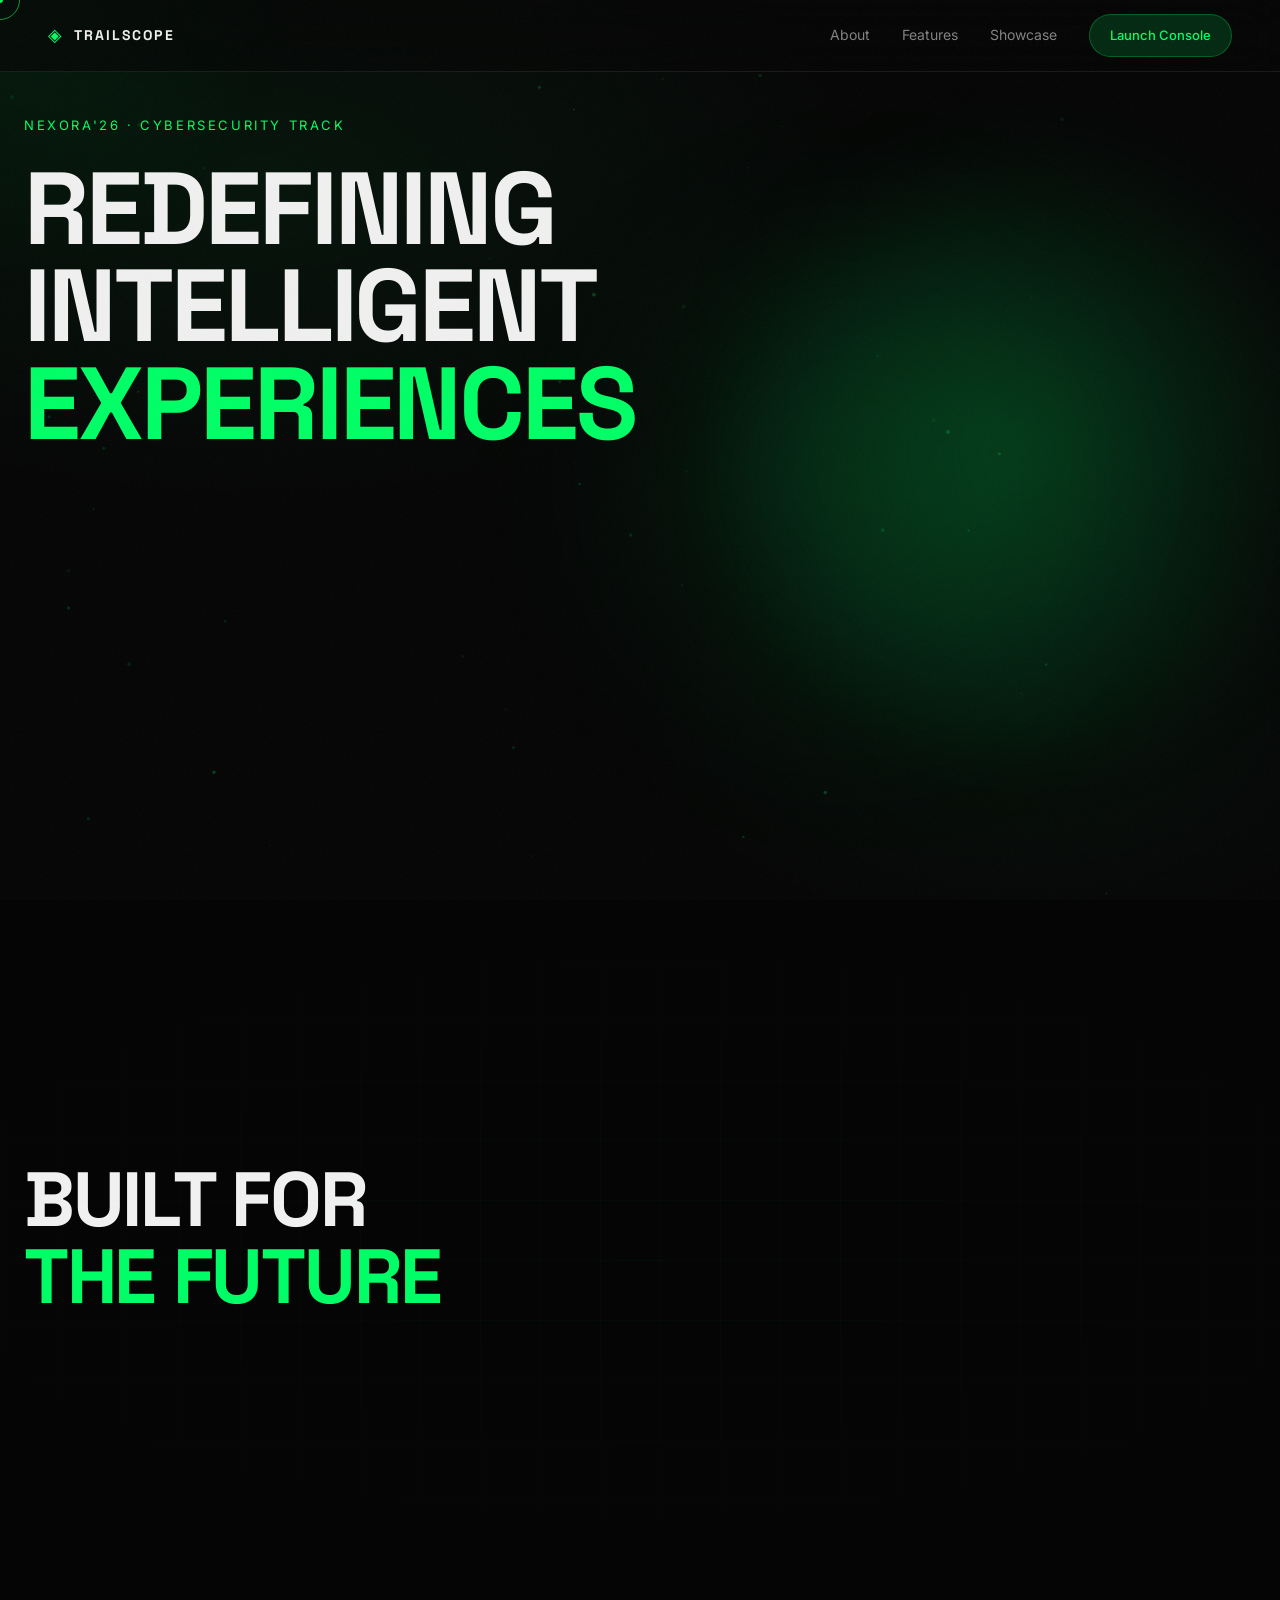
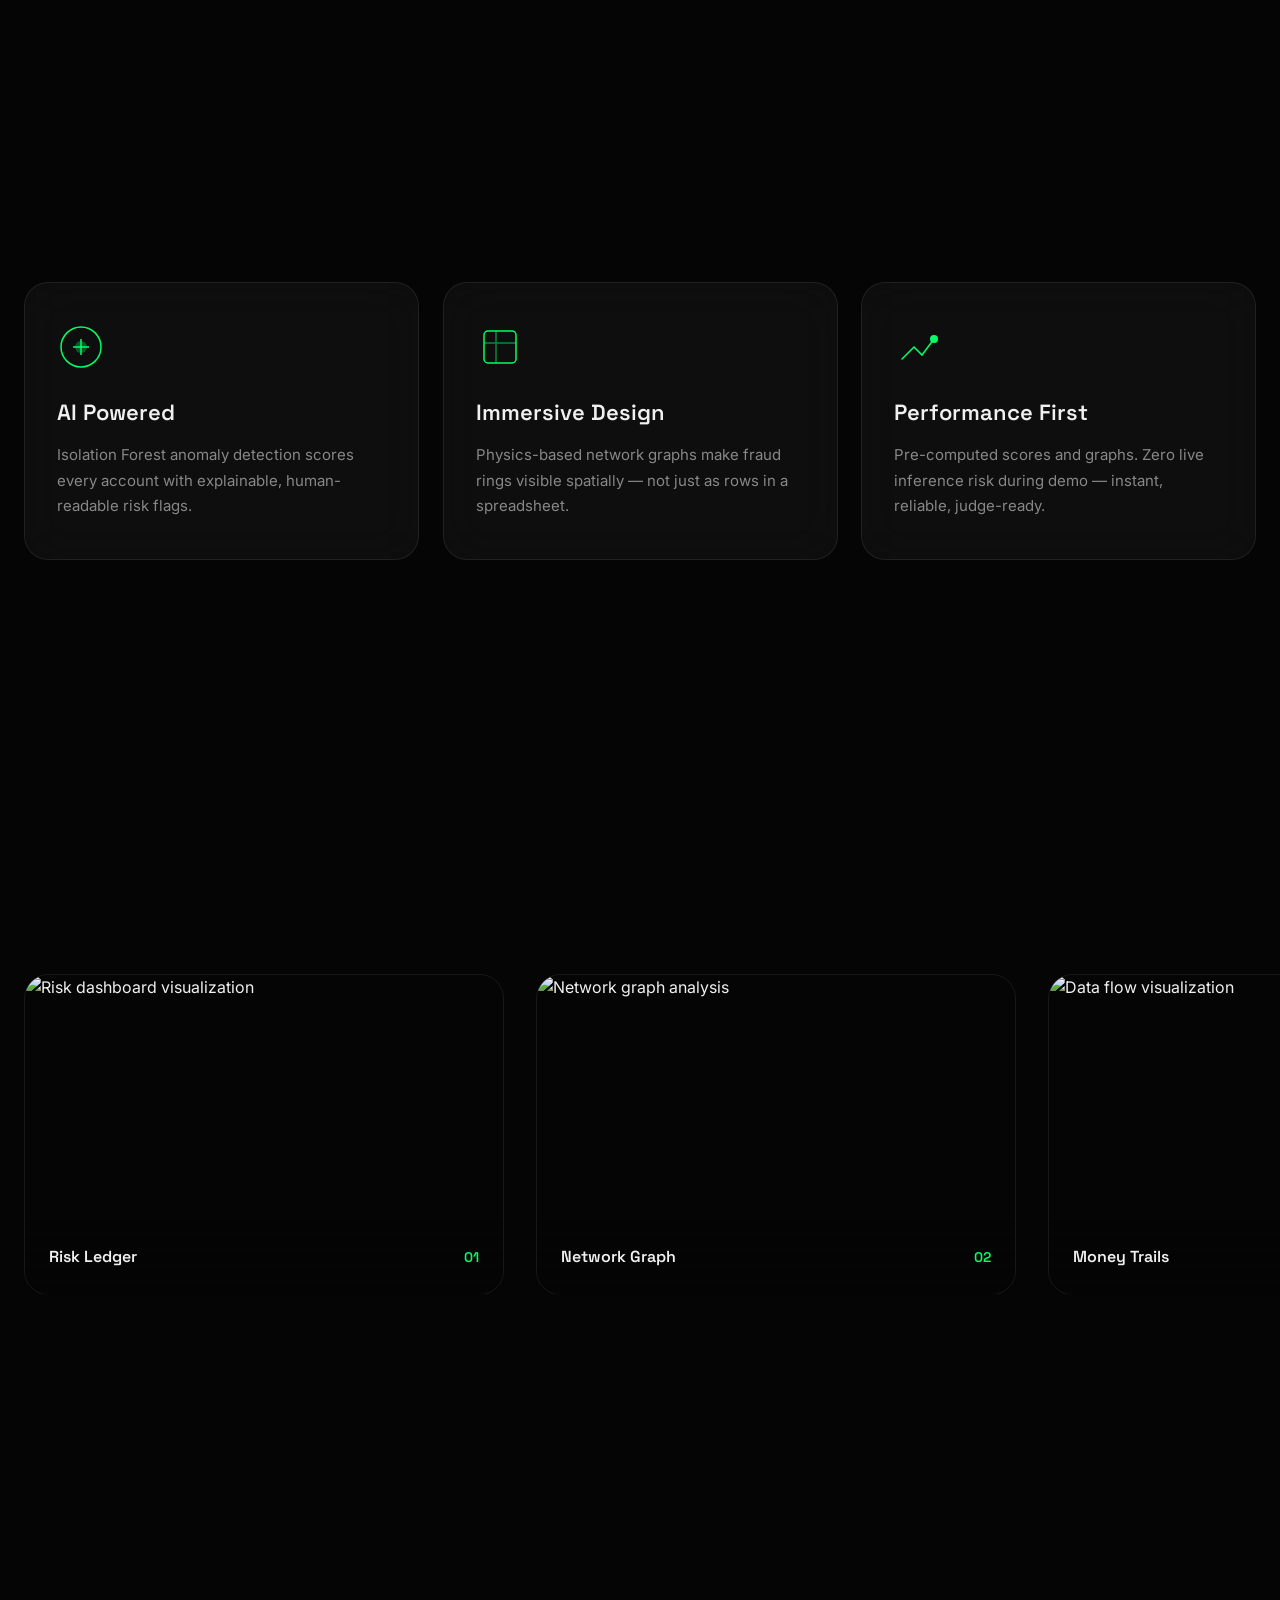
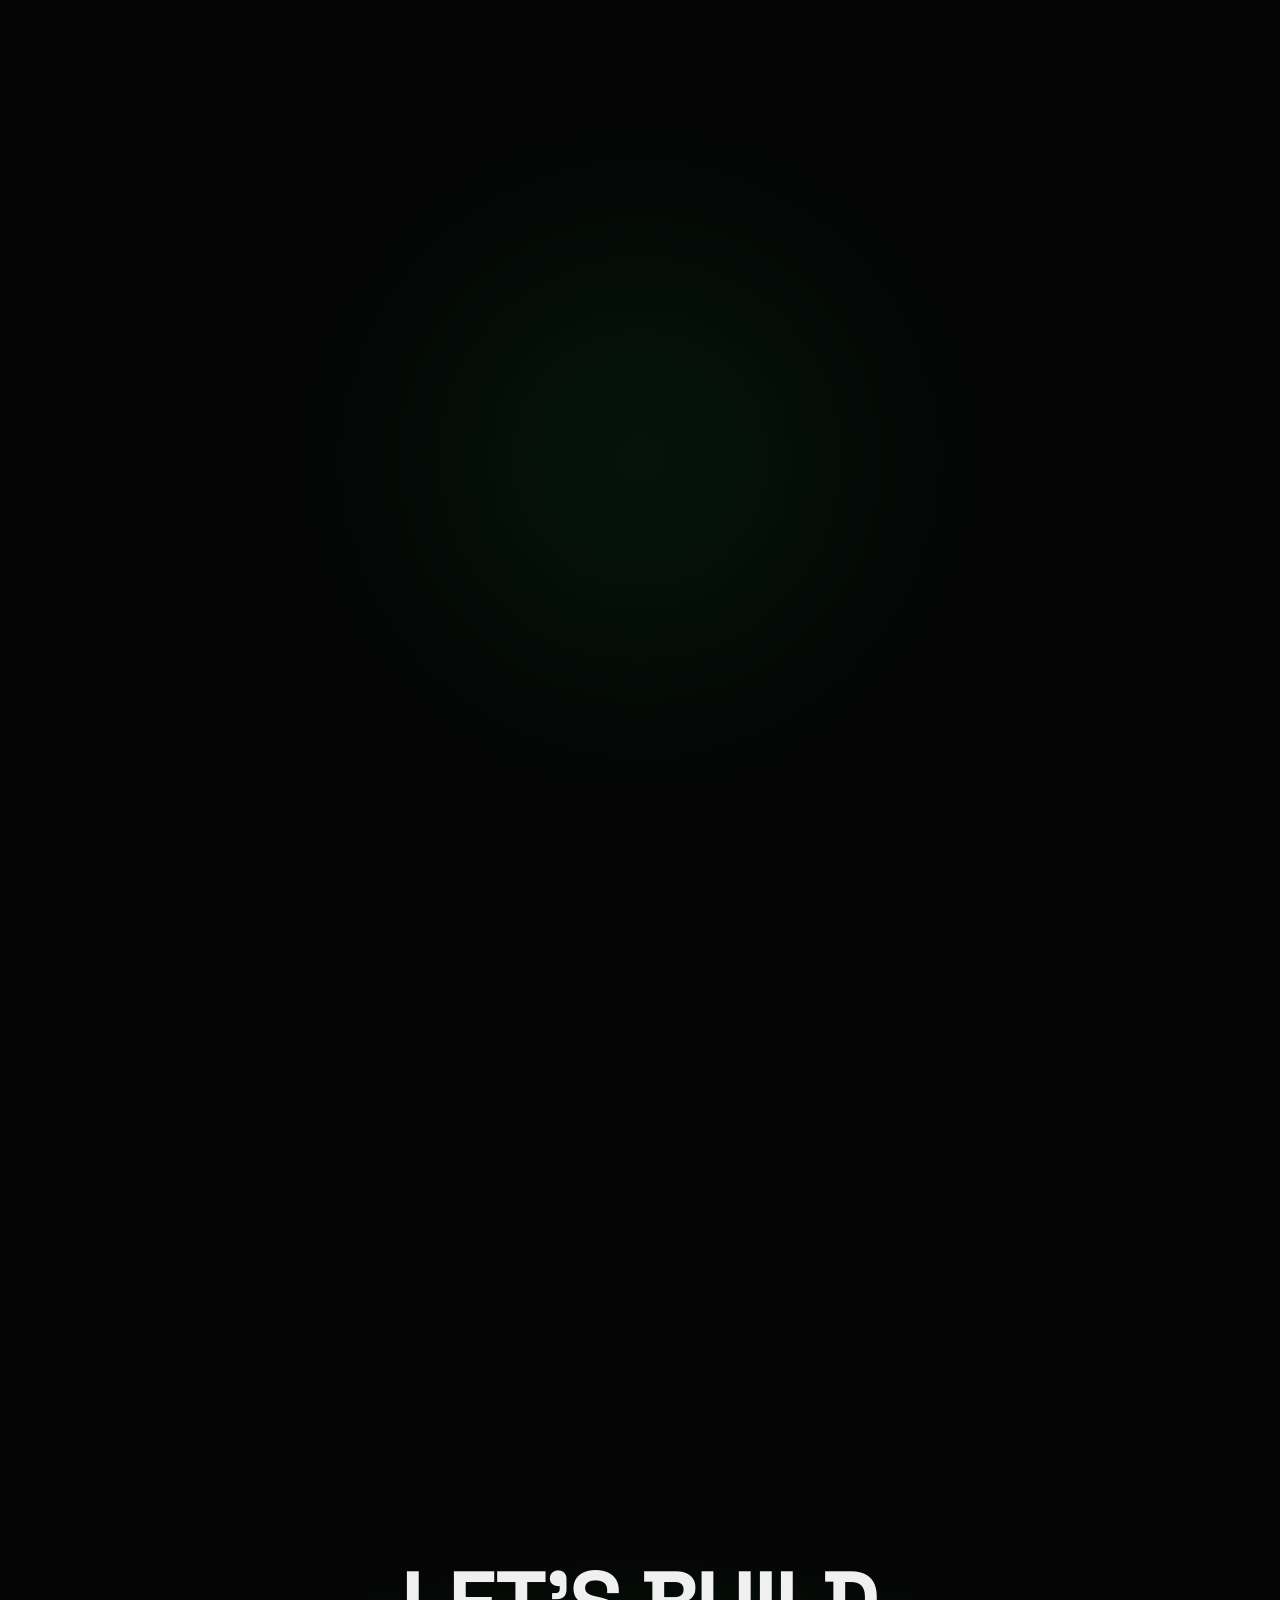
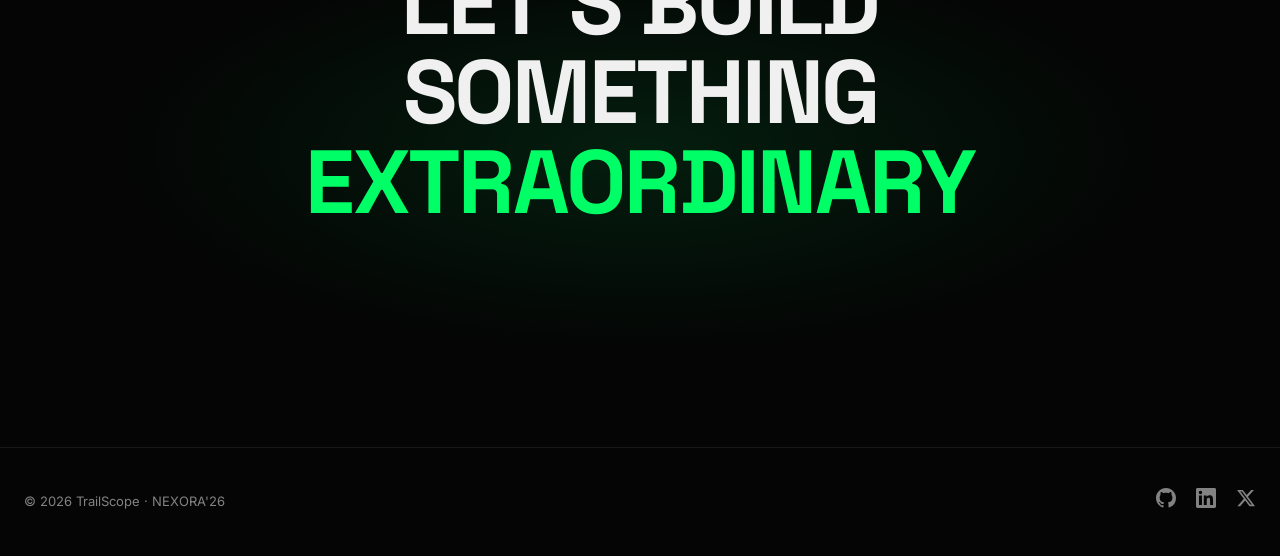
==== frontend/index.html @ 20308f69 "Yayyyy" ====
<!DOCTYPE html>
<html lang="en">
<head>
  <meta charset="UTF-8" />
  <meta name="viewport" content="width=device-width, initial-scale=1.0" />
  <meta name="description" content="TrailScope — AI-powered financial crime investigation and money trail visualization." />
  <title>TrailScope — Intelligent Investigation</title>
  <link rel="preconnect" href="https://fonts.googleapis.com" />
  <link rel="preconnect" href="https://fonts.gstatic.com" crossorigin />
  <link href="https://fonts.googleapis.com/css2?family=Inter:wght@300;400;500;600;700;800;900&family=Space+Grotesk:wght@400;500;600;700&display=swap" rel="stylesheet" />
  <link rel="stylesheet" href="css/main.css" />
  <link rel="stylesheet" href="css/animations.css" />
</head>

<body>
  <!-- Loading Screen -->
  <div class="loader" id="loader" aria-hidden="true">
    <div class="loader-ring">
      <div class="loader-ring-inner"></div>
    </div>
    <span class="loader-text">TRAILSCOPE</span>
  </div>

  <!-- Custom Cursor -->
  <div class="cursor" id="cursor" aria-hidden="true">
    <div class="cursor-dot"></div>
    <div class="cursor-ring"></div>
  </div>

  <!-- Scroll Progress -->
  <div class="scroll-progress" id="scrollProgress" aria-hidden="true"></div>

  <!-- Noise Overlay -->
  <div class="noise-overlay" aria-hidden="true"></div>

  <!-- Spotlight -->
  <div class="spotlight" id="spotlight" aria-hidden="true"></div>

  <!-- Ambient Particles -->
  <canvas class="particles-canvas" id="particlesCanvas" aria-hidden="true"></canvas>

  <!-- Navigation -->
  <nav class="nav" id="nav">
    <a href="#" class="nav-logo magnetic" data-cursor="hover">
      <span class="nav-logo-mark">◈</span>
      TRAILSCOPE
    </a>
    <div class="nav-links">
      <a href="#about" class="nav-link magnetic" data-cursor="hover">About</a>
      <a href="#features" class="nav-link magnetic" data-cursor="hover">Features</a>
      <a href="#showcase" class="nav-link magnetic" data-cursor="hover">Showcase</a>
      <a href="#cta" class="btn btn-nav magnetic" data-cursor="hover">Launch Console</a>
    </div>
  </nav>

  <main id="main">
    <!-- HERO -->
    <section class="hero section" id="hero" data-parallax>
      <div class="hero-glow" aria-hidden="true"></div>
      <div class="container hero-grid">
        <div class="hero-content">
          <p class="hero-eyebrow reveal-text">NEXORA'26 · Cybersecurity Track</p>
          <h1 class="hero-title">
            <span class="line-mask"><span class="line reveal-text">REDEFINING</span></span>
            <span class="line-mask"><span class="line reveal-text">INTELLIGENT</span></span>
            <span class="line-mask"><span class="line reveal-text accent">EXPERIENCES</span></span>
          </h1>
          <p class="hero-sub reveal-up">
            Designing immersive AI-powered digital products for the next generation of financial crime investigation.
          </p>
          <div class="hero-cta reveal-up">
            <a href="#features" class="btn btn-primary magnetic" data-cursor="hover">Explore</a>
            <a href="#showcase" class="btn btn-secondary magnetic" data-cursor="hover">View Work</a>
          </div>
        </div>
        <div class="hero-visual" data-parallax-depth="0.04">
          <div class="spline-glow" aria-hidden="true"></div>
          <spline-viewer
            url="https://prod.spline.design/9NWZLuZgVfgkvv4b/scene.splinecode">
          </spline-viewer>
        </div>
      </div>
      <div class="hero-scroll-hint reveal-up">
        <span>Scroll to explore</span>
        <div class="scroll-line"></div>
      </div>
    </section>

    <!-- ABOUT -->
    <section class="about section" id="about">
      <div class="about-grid-bg" aria-hidden="true"></div>
      <div class="container about-grid">
        <div class="about-heading">
          <h2 class="display-title">
            <span class="line-mask"><span class="line reveal-text">BUILT FOR</span></span>
            <span class="line-mask"><span class="line reveal-text accent">THE FUTURE</span></span>
          </h2>
        </div>
        <div class="about-card glass-card reveal-up" data-tilt>
          <span class="about-card-label">01 — Mission</span>
          <p>
            TrailScope transforms raw transaction data into living network graphs. Investigators don't read rows — they <em>see</em> fraud rings form in real time, with AI scoring every account and explaining every flag in plain language.
          </p>
          <p>
            Built for the 2am shift: dark, focused, data-dense — and unmistakably premium.
          </p>
          <div class="about-stats">
            <div class="about-stat">
              <span class="about-stat-num">6hr</span>
              <span class="about-stat-label">Hackathon build</span>
            </div>
            <div class="about-stat">
              <span class="about-stat-num">AI</span>
              <span class="about-stat-label">Anomaly detection</span>
            </div>
          </div>
        </div>
      </div>
    </section>

    <!-- FEATURES -->
    <section class="features section" id="features">
      <div class="container">
        <div class="section-header reveal-up">
          <span class="section-tag">Capabilities</span>
          <h2 class="section-title">Engineered for impact</h2>
        </div>
        <div class="features-grid">
          <article class="feature-card glass-card" data-tilt data-cursor="hover">
            <div class="feature-icon">
              <svg viewBox="0 0 48 48" fill="none" aria-hidden="true">
                <circle cx="24" cy="24" r="20" stroke="currentColor" stroke-width="1.5"/>
                <path d="M16 24h16M24 16v16" stroke="currentColor" stroke-width="1.5"/>
                <circle cx="24" cy="24" r="6" fill="currentColor" opacity="0.3"/>
              </svg>
            </div>
            <h3>AI Powered</h3>
            <p>Isolation Forest anomaly detection scores every account with explainable, human-readable risk flags.</p>
          </article>
          <article class="feature-card glass-card" data-tilt data-cursor="hover">
            <div class="feature-icon">
              <svg viewBox="0 0 48 48" fill="none" aria-hidden="true">
                <rect x="8" y="8" width="32" height="32" rx="4" stroke="currentColor" stroke-width="1.5"/>
                <path d="M8 20h32M20 8v32" stroke="currentColor" stroke-width="1.5" opacity="0.5"/>
              </svg>
            </div>
            <h3>Immersive Design</h3>
            <p>Physics-based network graphs make fraud rings visible spatially — not just as rows in a spreadsheet.</p>
          </article>
          <article class="feature-card glass-card" data-tilt data-cursor="hover">
            <div class="feature-icon">
              <svg viewBox="0 0 48 48" fill="none" aria-hidden="true">
                <path d="M8 36L20 24L28 32L40 16" stroke="currentColor" stroke-width="1.5" stroke-linecap="round"/>
                <circle cx="40" cy="16" r="4" fill="currentColor"/>
              </svg>
            </div>
            <h3>Performance First</h3>
            <p>Pre-computed scores and graphs. Zero live inference risk during demo — instant, reliable, judge-ready.</p>
          </article>
        </div>
      </div>
    </section>

    <!-- SHOWCASE -->
    <section class="showcase section" id="showcase">
      <div class="container">
        <div class="section-header reveal-up">
          <span class="section-tag">Showcase</span>
          <h2 class="section-title">Selected work</h2>
        </div>
      </div>
      <div class="showcase-pin">
        <div class="showcase-track" id="showcaseTrack">
          <article class="showcase-card">
            <div class="showcase-card-image">
              <img src="https://images.unsplash.com/photo-1551288049-bebda4e38f71?w=800&q=80" alt="Risk dashboard visualization" loading="lazy" width="600" height="400" />
            </div>
            <div class="showcase-card-label">
              <span>Risk Ledger</span>
              <span class="showcase-card-num">01</span>
            </div>
          </article>
          <article class="showcase-card">
            <div class="showcase-card-image">
              <img src="https://images.unsplash.com/photo-1639322537228-f710d846310a?w=800&q=80" alt="Network graph analysis" loading="lazy" width="600" height="400" />
            </div>
            <div class="showcase-card-label">
              <span>Network Graph</span>
              <span class="showcase-card-num">02</span>
            </div>
          </article>
          <article class="showcase-card">
            <div class="showcase-card-image">
              <img src="https://images.unsplash.com/photo-1451187580459-43490279c0fa?w=800&q=80" alt="Data flow visualization" loading="lazy" width="600" height="400" />
            </div>
            <div class="showcase-card-label">
              <span>Money Trails</span>
              <span class="showcase-card-num">03</span>
            </div>
          </article>
          <article class="showcase-card">
            <div class="showcase-card-image">
              <img src="https://images.unsplash.com/photo-1563986768609-322da13575f3?w=800&q=80" alt="Investigation console" loading="lazy" width="600" height="400" />
            </div>
            <div class="showcase-card-label">
              <span>Investigation Console</span>
              <span class="showcase-card-num">04</span>
            </div>
          </article>
        </div>
      </div>
    </section>

    <!-- METRICS -->
    <section class="metrics section" id="metrics">
      <div class="container metrics-grid">
        <div class="metric-item reveal-up">
          <span class="metric-number" data-count="10" data-suffix="M+">0</span>
          <span class="metric-label">Interactions</span>
        </div>
        <div class="metric-item reveal-up">
          <span class="metric-number" data-count="99.9" data-suffix="%" data-decimals="1">0</span>
          <span class="metric-label">Performance</span>
        </div>
        <div class="metric-item reveal-up">
          <span class="metric-number" data-count="150" data-suffix="+">0</span>
          <span class="metric-label">Projects</span>
        </div>
      </div>
    </section>

    <!-- SPLINE EXPERIENCE -->
    <section class="spline-section section" id="experience">
      <div class="spline-section-glow" aria-hidden="true"></div>
      <div class="container spline-section-grid">
        <div class="spline-section-content">
          <span class="section-tag reveal-up">Experience</span>
          <h2 class="section-title reveal-up">See the network<br /><span class="accent">come alive</span></h2>
          <p class="spline-section-desc reveal-up">
            Scroll to interact with the 3D visualization. Every rotation reveals another layer of the investigation story.
          </p>
          <ul class="spline-features reveal-up">
            <li><span class="dot"></span>Real-time graph physics</li>
            <li><span class="dot"></span>Risk-scaled node sizing</li>
            <li><span class="dot"></span>Explainable AI flags</li>
          </ul>
        </div>
        <div class="spline-section-visual">
          <canvas id="scrollSpline" class="spline-canvas"></canvas>
        </div>
      </div>
    </section>

    <!-- TESTIMONIALS -->
    <section class="testimonials section" id="testimonials">
      <div class="container">
        <div class="section-header reveal-up">
          <span class="section-tag">Testimonials</span>
          <h2 class="section-title">Trusted by investigators</h2>
        </div>
        <div class="testimonials-grid">
          <blockquote class="testimonial-card glass-card reveal-up" data-tilt>
            <p>"TrailScope turned a 3-hour manual trace into a 30-second visual. The fraud ring was obvious before we read a single transaction."</p>
            <footer>
              <span class="testimonial-author">Sarah Chen</span>
              <span class="testimonial-role">Financial Crimes Unit</span>
            </footer>
          </blockquote>
          <blockquote class="testimonial-card glass-card reveal-up" data-tilt>
            <p>"The explainability layer is what sold us. Every flag comes with a reason an investigator can act on immediately."</p>
            <footer>
              <span class="testimonial-author">Marcus Webb</span>
              <span class="testimonial-role">Compliance Director</span>
            </footer>
          </blockquote>
          <blockquote class="testimonial-card glass-card reveal-up" data-tilt>
            <p>"Finally, a tool that shows the shape of the crime — not just a table of suspicious rows."</p>
            <footer>
              <span class="testimonial-author">Elena Rodriguez</span>
              <span class="testimonial-role">AML Analyst</span>
            </footer>
          </blockquote>
        </div>
      </div>
    </section>

    <!-- CTA -->
    <section class="cta section" id="cta">
      <div class="cta-glow" aria-hidden="true"></div>
      <div class="container cta-content">
        <h2 class="cta-title">
          <span class="line-mask"><span class="line reveal-text">LET'S BUILD</span></span>
          <span class="line-mask"><span class="line reveal-text">SOMETHING</span></span>
          <span class="line-mask"><span class="line reveal-text accent">EXTRAORDINARY</span></span>
        </h2>
        <a href="#" class="btn btn-primary btn-large magnetic reveal-up" data-cursor="hover">Start Project</a>
      </div>
    </section>
  </main>

  <!-- FOOTER -->
  <footer class="footer">
    <div class="container footer-inner">
      <span class="footer-copy">&copy; 2026 TrailScope · NEXORA'26</span>
      <div class="footer-socials">
        <a href="https://github.com" class="social-link magnetic" data-cursor="hover" aria-label="GitHub">
          <svg viewBox="0 0 24 24" fill="currentColor" width="20" height="20"><path d="M12 0C5.37 0 0 5.37 0 12c0 5.31 3.435 9.795 8.205 11.385.6.105.825-.255.825-.57 0-.285-.015-1.23-.015-2.235-3.015.555-3.795-.735-4.035-1.41-.135-.345-.72-1.41-1.23-1.695-.42-.225-1.02-.78-.015-.795.945-.015 1.62.87 1.845 1.23 1.08 1.815 2.805 1.305 3.495.99.105-.78.42-1.305.765-1.605-2.67-.3-5.46-1.335-5.46-5.925 0-1.305.465-2.385 1.23-3.225-.12-.3-.54-1.53.12-3.18 0 0 1.005-.315 3.3 1.23.96-.27 1.98-.405 3-.405s2.04.135 3 .405c2.295-1.56 3.3-1.23 3.3-1.23.66 1.65.24 2.88.12 3.18.765.84 1.23 1.905 1.23 3.225 0 4.605-2.805 5.625-5.475 5.925.435.375.81 1.095.81 2.22 0 1.605-.015 2.895-.015 3.3 0 .315.225.69.825.57A12.02 12.02 0 0024 12c0-6.63-5.37-12-12-12z"/></svg>
        </a>
        <a href="https://linkedin.com" class="social-link magnetic" data-cursor="hover" aria-label="LinkedIn">
          <svg viewBox="0 0 24 24" fill="currentColor" width="20" height="20"><path d="M20.447 20.452h-3.554v-5.569c0-1.328-.027-3.037-1.852-3.037-1.853 0-2.136 1.445-2.136 2.939v5.667H9.351V9h3.414v1.561h.046c.477-.9 1.637-1.85 3.37-1.85 3.601 0 4.267 2.37 4.267 5.455v6.286zM5.337 7.433a2.062 2.062 0 01-2.063-2.065 2.062 2.062 0 112.063 2.065zm1.782 13.019H3.555V9h3.564v11.452zM22.225 0H1.771C.792 0 0 .774 0 1.729v20.542C0 23.227.792 24 1.771 24h20.451C23.2 24 24 23.227 24 22.271V1.729C24 .774 23.2 0 22.222 0h.003z"/></svg>
        </a>
        <a href="https://twitter.com" class="social-link magnetic" data-cursor="hover" aria-label="Twitter">
          <svg viewBox="0 0 24 24" fill="currentColor" width="20" height="20"><path d="M18.244 2.25h3.308l-7.227 8.26 8.502 11.24H16.17l-5.214-6.817L4.99 21.75H1.68l7.73-8.835L1.254 2.25H8.08l4.713 6.231zm-1.161 17.52h1.833L7.084 4.126H5.117z"/></svg>
        </a>
      </div>
    </div>
  </footer>

  <!-- Morphing Background -->
  <div class="bg-gradient" id="bgGradient" aria-hidden="true"></div>

  <script src="https://cdn.jsdelivr.net/npm/lenis@1.1.18/dist/lenis.min.js"></script>
  <script src="https://cdn.jsdelivr.net/npm/gsap@3.12.5/dist/gsap.min.js"></script>
  <script src="https://cdn.jsdelivr.net/npm/gsap@3.12.5/dist/ScrollTrigger.min.js"></script>
  <script type="module" src="js/cursor.js"></script>
  <script type="module" src="js/scroll.js"></script>
  <script type="module" src="js/main.js"></script>
  <script type="module" src="https://unpkg.com/@splinetool/viewer@1.12.97/build/spline-viewer.js"></script>
</body>
</html>
---- frontend/css/main.css ----
/* ============================================
   TrailScope — Premium Landing Page
   Design tokens & layout
   ============================================ */

:root {
  --bg-primary: #050505;
  --bg-panel: rgba(255, 255, 255, 0.03);
  --bg-glass: rgba(255, 255, 255, 0.04);
  --border-subtle: rgba(255, 255, 255, 0.08);
  --border-glow: rgba(0, 255, 102, 0.25);
  --text-primary: #f0f0f0;
  --text-muted: rgba(255, 255, 255, 0.5);
  --accent: #00ff66;
  --accent-dim: rgba(0, 255, 102, 0.15);
  --accent-glow: rgba(0, 255, 102, 0.4);
  --font-display: 'Space Grotesk', 'Inter', system-ui, sans-serif;
  --font-body: 'Inter', system-ui, sans-serif;
  --radius-sm: 8px;
  --radius-md: 16px;
  --radius-lg: 24px;
  --nav-height: 72px;
  --container-max: 1280px;
  --section-padding: clamp(80px, 12vh, 160px);
  --transition: cubic-bezier(0.16, 1, 0.3, 1);
}

*, *::before, *::after {
  box-sizing: border-box;
  margin: 0;
  padding: 0;
}

html {
  font-size: 16px;
  scroll-behavior: auto;
}

html.lenis, html.lenis body {
  height: auto;
}

.lenis.lenis-smooth {
  scroll-behavior: auto !important;
}

body {
  font-family: var(--font-body);
  background: var(--bg-primary);
  color: var(--text-primary);
  line-height: 1.6;
  overflow-x: hidden;
  cursor: none;
}

@media (pointer: coarse) {
  body { cursor: auto; }
  .cursor { display: none !important; }
}

a {
  color: inherit;
  text-decoration: none;
}

img {
  display: block;
  max-width: 100%;
  height: auto;
}

.container {
  width: min(var(--container-max), calc(100% - 48px));
  margin-inline: auto;
}

.section {
  position: relative;
  padding-block: var(--section-padding);
}

.accent {
  color: var(--accent);
}

/* ---- Background layers ---- */

.bg-gradient {
  position: fixed;
  inset: 0;
  z-index: -3;
  background:
    radial-gradient(ellipse 80% 60% at 20% 20%, rgba(0, 255, 102, 0.06) 0%, transparent 60%),
    radial-gradient(ellipse 60% 50% at 80% 80%, rgba(0, 255, 102, 0.04) 0%, transparent 50%),
    var(--bg-primary);
  transition: background 1.2s var(--transition);
}

.noise-overlay {
  position: fixed;
  inset: 0;
  z-index: 9998;
  pointer-events: none;
  opacity: 0.035;
  background-image: url("data:image/svg+xml,%3Csvg viewBox='0 0 256 256' xmlns='http://www.w3.org/2000/svg'%3E%3Cfilter id='n'%3E%3CfeTurbulence type='fractalNoise' baseFrequency='0.85' numOctaves='4' stitchTiles='stitch'/%3E%3C/filter%3E%3Crect width='100%25' height='100%25' filter='url(%23n)'/%3E%3C/svg%3E");
  background-repeat: repeat;
  background-size: 180px;
}

.spotlight {
  position: fixed;
  width: 600px;
  height: 600px;
  border-radius: 50%;
  background: radial-gradient(circle, rgba(0, 255, 102, 0.06) 0%, transparent 70%);
  pointer-events: none;
  z-index: -1;
  transform: translate(-50%, -50%);
  transition: opacity 0.3s;
}

.particles-canvas {
  position: fixed;
  inset: 0;
  z-index: -2;
  pointer-events: none;
  opacity: 0.4;
}

.scroll-progress {
  position: fixed;
  top: 0;
  left: 0;
  height: 2px;
  width: 0%;
  background: linear-gradient(90deg, var(--accent), rgba(0, 255, 102, 0.5));
  z-index: 10001;
  box-shadow: 0 0 12px var(--accent-glow);
}

/* ---- Loader ---- */

.loader {
  position: fixed;
  inset: 0;
  z-index: 10000;
  display: flex;
  flex-direction: column;
  align-items: center;
  justify-content: center;
  gap: 32px;
  background: var(--bg-primary);
  transition: opacity 0.8s var(--transition), visibility 0.8s;
}

.loader.hidden {
  opacity: 0;
  visibility: hidden;
  pointer-events: none;
}

.loader-ring {
  width: 64px;
  height: 64px;
  border-radius: 50%;
  border: 2px solid var(--border-subtle);
  border-top-color: var(--accent);
  animation: spin 1s linear infinite;
  position: relative;
}

.loader-ring-inner {
  position: absolute;
  inset: 8px;
  border-radius: 50%;
  border: 2px solid transparent;
  border-bottom-color: var(--accent);
  animation: spin 1.5s linear infinite reverse;
}

.loader-text {
  font-family: var(--font-display);
  font-size: 0.75rem;
  letter-spacing: 0.4em;
  color: var(--text-muted);
}

@keyframes spin {
  to { transform: rotate(360deg); }
}

/* ---- Cursor ---- */

.cursor {
  position: fixed;
  top: 0;
  left: 0;
  z-index: 9999;
  pointer-events: none;
  mix-blend-mode: difference;
}

.cursor-dot {
  width: 6px;
  height: 6px;
  background: var(--accent);
  border-radius: 50%;
  position: absolute;
  transform: translate(-50%, -50%);
  transition: transform 0.15s var(--transition), width 0.2s, height 0.2s;
}

.cursor-ring {
  width: 40px;
  height: 40px;
  border: 1.5px solid var(--accent);
  border-radius: 50%;
  position: absolute;
  transform: translate(-50%, -50%);
  transition: transform 0.35s var(--transition), width 0.3s, height 0.3s, opacity 0.3s;
  opacity: 0.6;
}

.cursor.hover .cursor-dot {
  width: 4px;
  height: 4px;
}

.cursor.hover .cursor-ring {
  width: 56px;
  height: 56px;
  opacity: 1;
}

/* ---- Navigation ---- */

.nav {
  position: fixed;
  top: 0;
  left: 0;
  right: 0;
  z-index: 1000;
  height: var(--nav-height);
  display: flex;
  align-items: center;
  justify-content: space-between;
  padding-inline: clamp(24px, 4vw, 48px);
  backdrop-filter: blur(20px);
  -webkit-backdrop-filter: blur(20px);
  background: rgba(5, 5, 5, 0.6);
  border-bottom: 1px solid var(--border-subtle);
  transition: transform 0.4s var(--transition), background 0.4s;
}

.nav-logo {
  font-family: var(--font-display);
  font-weight: 700;
  font-size: 0.875rem;
  letter-spacing: 0.15em;
  display: flex;
  align-items: center;
  gap: 10px;
}

.nav-logo-mark {
  color: var(--accent);
  font-size: 1.1rem;
}

.nav-links {
  display: flex;
  align-items: center;
  gap: 32px;
}

.nav-link {
  font-size: 0.875rem;
  color: var(--text-muted);
  transition: color 0.3s;
}

.nav-link:hover {
  color: var(--text-primary);
}

@media (max-width: 768px) {
  .nav-links .nav-link { display: none; }
}

/* ---- Buttons ---- */

.btn {
  display: inline-flex;
  align-items: center;
  justify-content: center;
  padding: 14px 28px;
  font-family: var(--font-body);
  font-size: 0.875rem;
  font-weight: 500;
  border-radius: 100px;
  border: 1px solid transparent;
  transition: all 0.35s var(--transition);
  position: relative;
  overflow: hidden;
}

.btn-primary {
  background: var(--accent);
  color: var(--bg-primary);
  box-shadow: 0 0 30px var(--accent-dim);
}

.btn-primary:hover {
  box-shadow: 0 0 50px var(--accent-glow);
  transform: translateY(-2px);
}

.btn-secondary {
  background: transparent;
  border-color: var(--border-subtle);
  color: var(--text-primary);
}

.btn-secondary:hover {
  border-color: var(--accent);
  color: var(--accent);
}

.btn-nav {
  padding: 10px 20px;
  font-size: 0.8125rem;
  background: var(--accent-dim);
  border-color: var(--border-glow);
  color: var(--accent);
}

.btn-large {
  padding: 18px 40px;
  font-size: 1rem;
}

/* ---- Glass Card ---- */

.glass-card {
  background: var(--bg-glass);
  backdrop-filter: blur(24px);
  -webkit-backdrop-filter: blur(24px);
  border: 1px solid var(--border-subtle);
  border-radius: var(--radius-lg);
  transition: border-color 0.4s var(--transition), box-shadow 0.4s var(--transition), transform 0.4s var(--transition);
}

.glass-card:hover {
  border-color: var(--border-glow);
  box-shadow: 0 0 40px var(--accent-dim), inset 0 1px 0 rgba(255, 255, 255, 0.06);
}

/* ---- Hero ---- */

.hero {
  min-height: 100vh;
  min-height: 100dvh;
  display: flex;
  flex-direction: column;
  justify-content: center;
  padding-top: var(--nav-height);
  overflow: hidden;
}

.hero-glow {
  position: absolute;
  top: 20%;
  right: 10%;
  width: 600px;
  height: 600px;
  background: radial-gradient(circle, rgba(0, 255, 102, 0.12) 0%, transparent 70%);
  filter: blur(80px);
  pointer-events: none;
}

.hero-grid {
  display: grid;
  grid-template-columns: 1fr 1fr;
  gap: clamp(32px, 5vw, 80px);
  align-items: center;
  flex: 1;
}

@media (max-width: 968px) {
  .hero-grid {
    grid-template-columns: 1fr;
    text-align: center;
  }
}

.hero-eyebrow {
  font-size: 0.8125rem;
  letter-spacing: 0.2em;
  text-transform: uppercase;
  color: var(--accent);
  margin-bottom: 24px;
}

.hero-title {
  font-family: var(--font-display);
  font-weight: 700;
  font-size: clamp(3rem, 8vw, 7.5rem);
  line-height: 0.95;
  letter-spacing: -0.03em;
  margin-bottom: 32px;
}

.hero-sub {
  font-size: clamp(1rem, 1.5vw, 1.25rem);
  color: var(--text-muted);
  max-width: 480px;
  margin-bottom: 40px;
}

@media (max-width: 968px) {
  .hero-sub { margin-inline: auto; }
}

.hero-cta {
  display: flex;
  gap: 16px;
  flex-wrap: wrap;
}

@media (max-width: 968px) {
  .hero-cta { justify-content: center; }
}

.hero-visual{
  position:absolute;
  right:-15%;
  top:50%;
  transform:translateY(-50%);
  width:900px;
  height:900px;
  z-index:1;
}

.hero-content{
  position:relative;
  z-index:5;
}

.hero-visual spline-viewer {
  width: 100%;
  height: 100%;
  display: block;
  position: relative;
  z-index: 2;
}

.spline-glow {
  position: absolute;
  inset: 10%;
  background: radial-gradient(circle, rgba(0, 255, 102, 0.2) 0%, transparent 65%);
  filter: blur(40px);
  animation: pulse-glow 4s ease-in-out infinite;
  z-index: 1;
}

@keyframes pulse-glow {
  0%, 100% { opacity: 0.6; transform: scale(1); }
  50% { opacity: 1; transform: scale(1.05); }
}

.spline-canvas {
  width: 100%;
  height: 100%;
  outline: none;
}

.hero-scroll-hint {
  display: flex;
  flex-direction: column;
  align-items: center;
  gap: 12px;
  padding-bottom: 32px;
  font-size: 0.75rem;
  letter-spacing: 0.15em;
  text-transform: uppercase;
  color: var(--text-muted);
}

.scroll-line {
  width: 1px;
  height: 48px;
  background: linear-gradient(to bottom, var(--accent), transparent);
  animation: scroll-pulse 2s ease-in-out infinite;
}

@keyframes scroll-pulse {
  0%, 100% { opacity: 0.3; transform: scaleY(0.6); }
  50% { opacity: 1; transform: scaleY(1); }
}

/* ---- About ---- */

.about {
  overflow: hidden;
}

.about-grid-bg {
  position: absolute;
  inset: 0;
  background-image:
    linear-gradient(rgba(0, 255, 102, 0.03) 1px, transparent 1px),
    linear-gradient(90deg, rgba(0, 255, 102, 0.03) 1px, transparent 1px);
  background-size: 60px 60px;
  mask-image: radial-gradient(ellipse 80% 60% at 50% 50%, black, transparent);
  animation: grid-drift 20s linear infinite;
}

@keyframes grid-drift {
  to { background-position: 60px 60px; }
}

.about-grid {
  display: grid;
  grid-template-columns: 1fr 1fr;
  gap: clamp(40px, 6vw, 100px);
  align-items: center;
}

@media (max-width: 768px) {
  .about-grid { grid-template-columns: 1fr; }
}

.display-title {
  font-family: var(--font-display);
  font-weight: 700;
  font-size: clamp(2.5rem, 6vw, 5.5rem);
  line-height: 1;
  letter-spacing: -0.03em;
}

.about-card {
  padding: clamp(32px, 4vw, 48px);
}

.about-card-label {
  display: block;
  font-size: 0.75rem;
  letter-spacing: 0.2em;
  text-transform: uppercase;
  color: var(--accent);
  margin-bottom: 24px;
}

.about-card p {
  color: var(--text-muted);
  margin-bottom: 16px;
  font-size: 1.05rem;
}

.about-card em {
  color: var(--text-primary);
  font-style: normal;
}

.about-stats {
  display: flex;
  gap: 40px;
  margin-top: 32px;
  padding-top: 32px;
  border-top: 1px solid var(--border-subtle);
}

.about-stat-num {
  display: block;
  font-family: var(--font-display);
  font-size: 2rem;
  font-weight: 700;
  color: var(--accent);
}

.about-stat-label {
  font-size: 0.8125rem;
  color: var(--text-muted);
}

/* ---- Section headers ---- */

.section-header {
  margin-bottom: clamp(48px, 6vw, 80px);
}

.section-tag {
  display: inline-block;
  font-size: 0.75rem;
  letter-spacing: 0.2em;
  text-transform: uppercase;
  color: var(--accent);
  margin-bottom: 16px;
}

.section-title {
  font-family: var(--font-display);
  font-size: clamp(2rem, 4vw, 3.5rem);
  font-weight: 700;
  letter-spacing: -0.02em;
}

/* ---- Features ---- */

.features-grid {
  display: grid;
  grid-template-columns: repeat(3, 1fr);
  gap: 24px;
}

@media (max-width: 968px) {
  .features-grid { grid-template-columns: 1fr; }
}

.feature-card {
  padding: 40px 32px;
  transform-style: preserve-3d;
  perspective: 1000px;
}

.feature-icon {
  width: 48px;
  height: 48px;
  color: var(--accent);
  margin-bottom: 24px;
  transition: transform 0.5s var(--transition);
}

.feature-card:hover .feature-icon {
  transform: rotate(15deg) scale(1.1);
}

.feature-card h3 {
  font-family: var(--font-display);
  font-size: 1.375rem;
  font-weight: 600;
  margin-bottom: 12px;
}

.feature-card p {
  font-size: 0.9375rem;
  color: var(--text-muted);
  line-height: 1.7;
}

/* ---- Showcase ---- */

.showcase-pin {
  overflow: hidden;
}

.showcase-track {
  display: flex;
  gap: 32px;
  padding-inline: clamp(24px, calc((100vw - var(--container-max)) / 2 + 24px), calc((100vw - var(--container-max)) / 2 + 24px));
  will-change: transform;
}

.showcase-card {
  flex: 0 0 clamp(320px, 40vw, 480px);
  position: relative;
  border-radius: var(--radius-lg);
  overflow: hidden;
  border: 1px solid var(--border-subtle);
  transition: border-color 0.4s;
}

.showcase-card:hover {
  border-color: var(--border-glow);
}

.showcase-card-image {
  aspect-ratio: 3/2;
  overflow: hidden;
}

.showcase-card-image img {
  width: 100%;
  height: 100%;
  object-fit: cover;
  transition: transform 0.8s var(--transition);
}

.showcase-card:hover .showcase-card-image img {
  transform: scale(1.08);
}

.showcase-card-label {
  position: absolute;
  bottom: 0;
  left: 0;
  right: 0;
  padding: 24px;
  display: flex;
  justify-content: space-between;
  align-items: center;
  background: linear-gradient(to top, rgba(5, 5, 5, 0.95), transparent);
  font-family: var(--font-display);
  font-weight: 600;
}

.showcase-card-num {
  color: var(--accent);
  font-size: 0.875rem;
}

/* ---- Metrics ---- */

.metrics-grid {
  display: grid;
  grid-template-columns: repeat(3, 1fr);
  gap: 48px;
  text-align: center;
}

@media (max-width: 640px) {
  .metrics-grid { grid-template-columns: 1fr; gap: 32px; }
}

.metric-number {
  display: block;
  font-family: var(--font-display);
  font-size: clamp(3rem, 6vw, 5rem);
  font-weight: 700;
  color: var(--accent);
  line-height: 1;
  margin-bottom: 8px;
}

.metric-label {
  font-size: 0.9375rem;
  color: var(--text-muted);
  letter-spacing: 0.05em;
}

/* ---- Spline Section ---- */

.spline-section {
  overflow: hidden;
}

.spline-section-glow {
  position: absolute;
  top: 50%;
  left: 50%;
  transform: translate(-50%, -50%);
  width: 800px;
  height: 800px;
  background: radial-gradient(circle, rgba(0, 255, 102, 0.08) 0%, transparent 60%);
  filter: blur(60px);
}

.spline-section-grid {
  display: grid;
  grid-template-columns: 1fr 1fr;
  gap: 64px;
  align-items: center;
}

@media (max-width: 968px) {
  .spline-section-grid { grid-template-columns: 1fr; }
}

.spline-section-desc {
  color: var(--text-muted);
  font-size: 1.05rem;
  margin: 24px 0 32px;
  max-width: 420px;
}

.spline-features {
  list-style: none;
  display: flex;
  flex-direction: column;
  gap: 16px;
}

.spline-features li {
  display: flex;
  align-items: center;
  gap: 12px;
  color: var(--text-muted);
  font-size: 0.9375rem;
}

.spline-features .dot {
  width: 6px;
  height: 6px;
  border-radius: 50%;
  background: var(--accent);
  box-shadow: 0 0 8px var(--accent-glow);
}

.spline-section-visual {
  height: clamp(300px, 45vh, 500px);
  position: relative;
}

/* ---- Testimonials ---- */

.testimonials-grid {
  display: grid;
  grid-template-columns: repeat(3, 1fr);
  gap: 24px;
}

@media (max-width: 968px) {
  .testimonials-grid { grid-template-columns: 1fr; }
}

.testimonial-card {
  padding: 32px;
  transform-style: preserve-3d;
}

.testimonial-card p {
  font-size: 1rem;
  color: var(--text-muted);
  line-height: 1.7;
  margin-bottom: 24px;
}

.testimonial-author {
  display: block;
  font-weight: 600;
  font-size: 0.9375rem;
}

.testimonial-role {
  font-size: 0.8125rem;
  color: var(--text-muted);
}

/* ---- CTA ---- */

.cta {
  text-align: center;
  position: relative;
  overflow: hidden;
}

.cta-glow {
  position: absolute;
  inset: 0;
  background: radial-gradient(ellipse 60% 50% at 50% 50%, rgba(0, 255, 102, 0.1) 0%, transparent 70%);
  animation: cta-pulse 6s ease-in-out infinite;
}

@keyframes cta-pulse {
  0%, 100% { opacity: 0.5; }
  50% { opacity: 1; }
}

.cta-content {
  position: relative;
  z-index: 1;
}

.cta-title {
  font-family: var(--font-display);
  font-weight: 700;
  font-size: clamp(2.5rem, 7vw, 6rem);
  line-height: 1;
  letter-spacing: -0.03em;
  margin-bottom: 48px;
}

/* ---- Footer ---- */

.footer {
  padding: 40px 0;
  border-top: 1px solid var(--border-subtle);
}

.footer-inner {
  display: flex;
  justify-content: space-between;
  align-items: center;
  flex-wrap: wrap;
  gap: 16px;
}

.footer-copy {
  font-size: 0.8125rem;
  color: var(--text-muted);
}

.footer-socials {
  display: flex;
  gap: 20px;
}

.social-link {
  color: var(--text-muted);
  transition: color 0.3s, transform 0.3s var(--transition);
}

.social-link:hover {
  color: var(--accent);
  transform: translateY(-3px);
}

/* ---- Text mask ---- */

.line-mask {
  display: block;
  overflow: hidden;
}

.line {
  display: block;
}
---- frontend/css/animations.css ----
/* ============================================
   TrailScope — Animation utilities
   ============================================ */

.reveal-text .line {
  transform: translateY(110%);
  opacity: 0;
}

.reveal-up {
  opacity: 0;
  transform: translateY(40px);
}

.reveal-scale {
  opacity: 0;
  transform: scale(0.92);
}

.reveal-blur {
  opacity: 0;
  filter: blur(12px);
  transform: translateY(20px);
}

.is-visible .reveal-text .line,
.reveal-text.is-visible .line {
  transform: translateY(0);
  opacity: 1;
}

.is-visible.reveal-up,
.reveal-up.is-visible {
  opacity: 1;
  transform: translateY(0);
}

/* Stagger children */
[data-stagger] > * {
  opacity: 0;
  transform: translateY(30px);
}

/* Feature card 3D tilt */
.feature-card,
.testimonial-card,
.about-card {
  will-change: transform;
  transform: translateZ(0);
}

/* Magnetic button active state */
.btn.magnetic-active {
  transform: scale(0.96);
}

/* Page loaded state */
body.loaded .hero-glow {
  animation: hero-glow-in 2s var(--transition) forwards;
}

@keyframes hero-glow-in {
  from { opacity: 0; }
  to { opacity: 1; }
}

/* Floating animation for ambient elements */
@keyframes float {
  0%, 100% { transform: translateY(0) rotate(0deg); }
  33% { transform: translateY(-12px) rotate(1deg); }
  66% { transform: translateY(6px) rotate(-1deg); }
}

.float {
  animation: float 6s ease-in-out infinite;
}

/* Glass reflection shimmer */
.glass-card::before {
  content: '';
  position: absolute;
  inset: 0;
  border-radius: inherit;
  background: linear-gradient(
    135deg,
    rgba(255, 255, 255, 0.08) 0%,
    transparent 40%,
    transparent 60%,
    rgba(255, 255, 255, 0.02) 100%
  );
  pointer-events: none;
  opacity: 0;
  transition: opacity 0.4s;
}

.glass-card {
  position: relative;
  overflow: hidden;
}

.glass-card:hover::before {
  opacity: 1;
}

/* Section transition overlay */
.section-transition {
  opacity: 0;
  transform: translateY(60px);
  transition: opacity 0.8s var(--transition), transform 0.8s var(--transition);
}

.section-transition.in-view {
  opacity: 1;
  transform: translateY(0);
}

/* Reduced motion */
@media (prefers-reduced-motion: reduce) {
  *, *::before, *::after {
    animation-duration: 0.01ms !important;
    animation-iteration-count: 1 !important;
    transition-duration: 0.01ms !important;
  }

  .reveal-text .line,
  .reveal-up,
  .reveal-scale,
  .reveal-blur {
    opacity: 1 !important;
    transform: none !important;
    filter: none !important;
  }
}
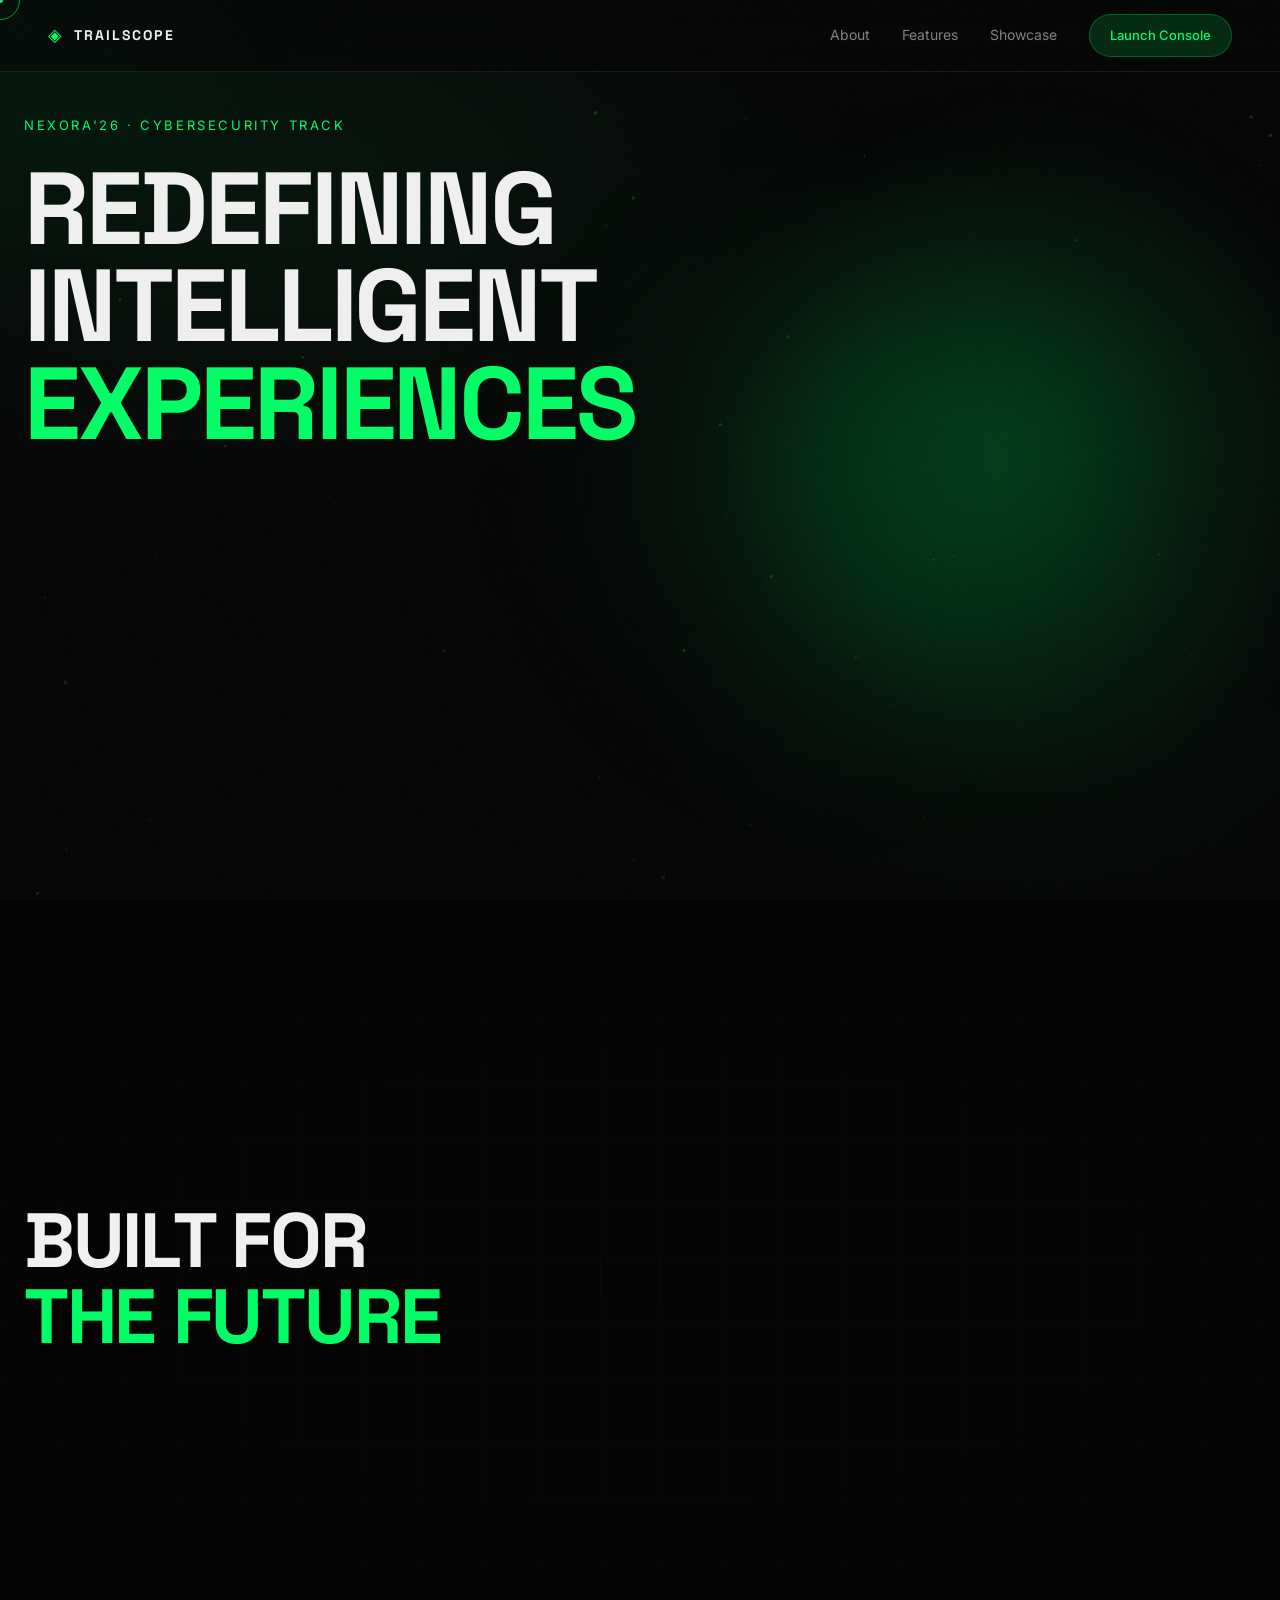
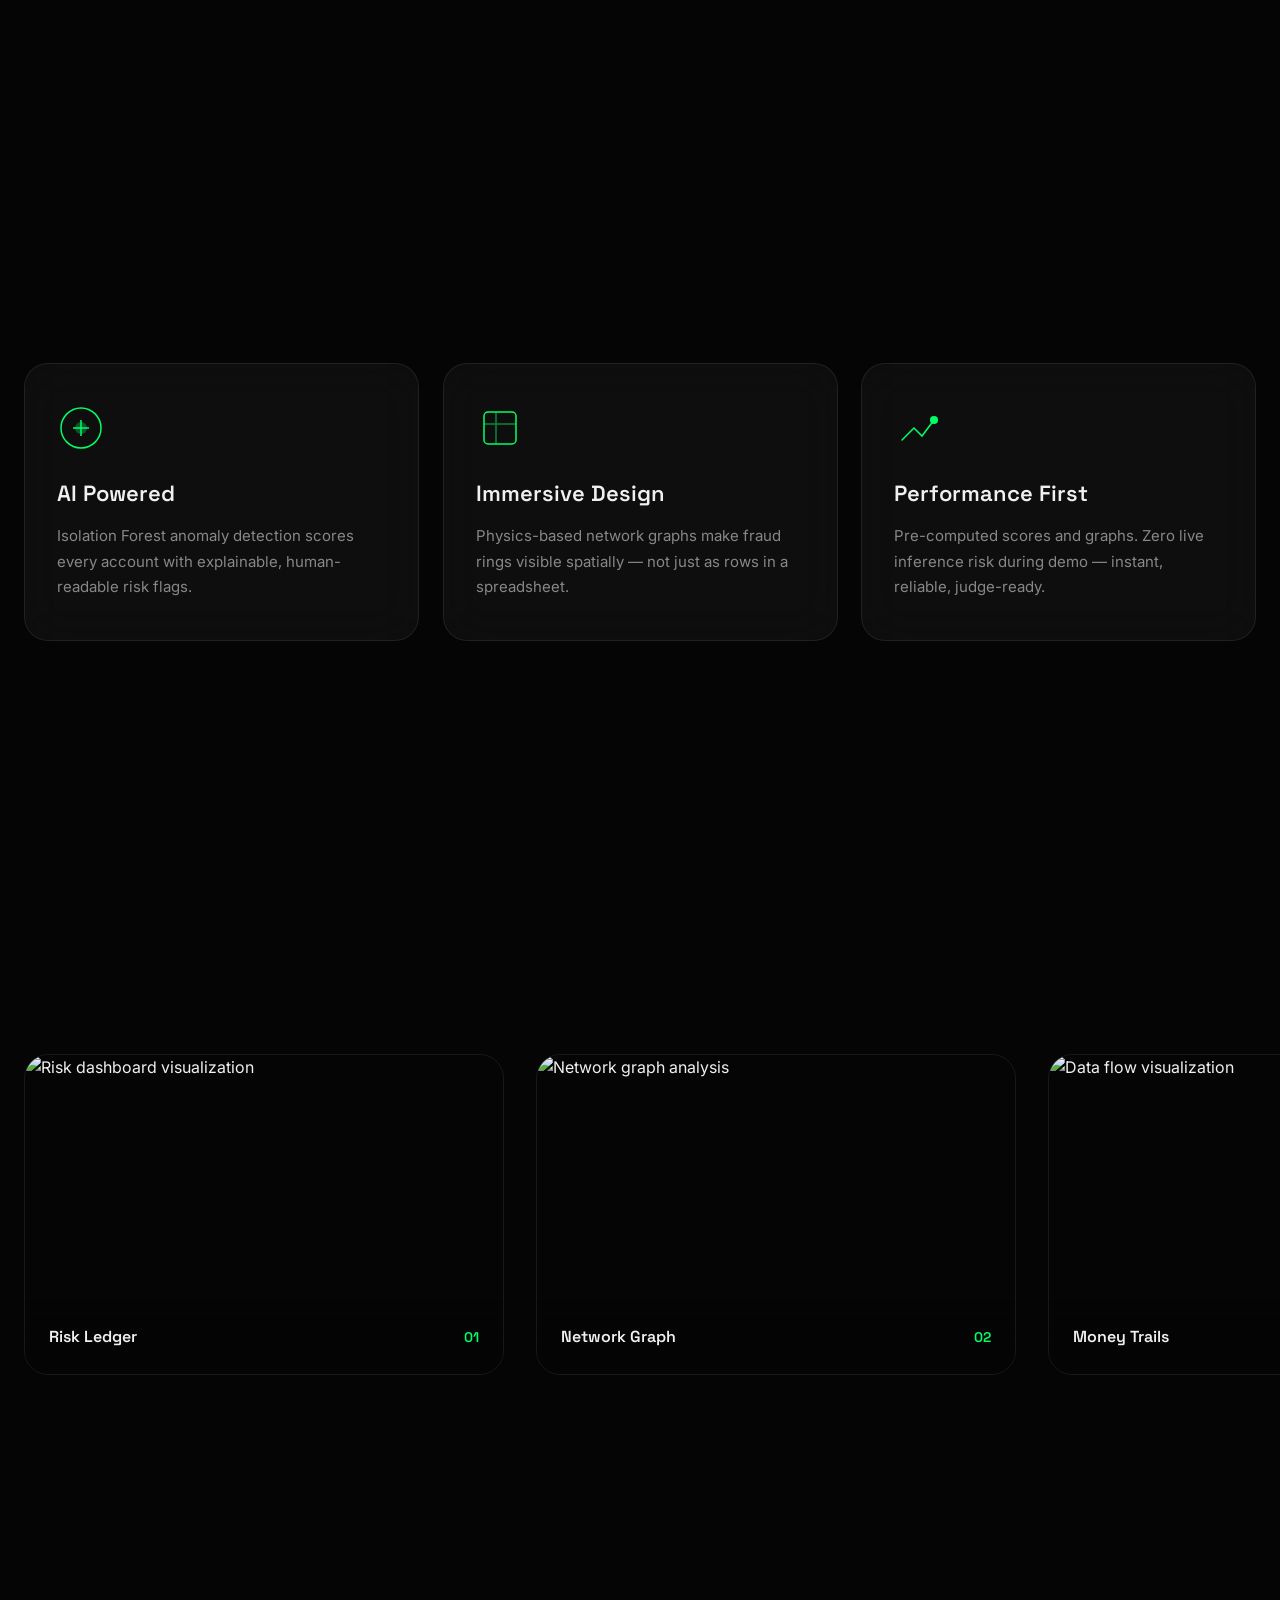
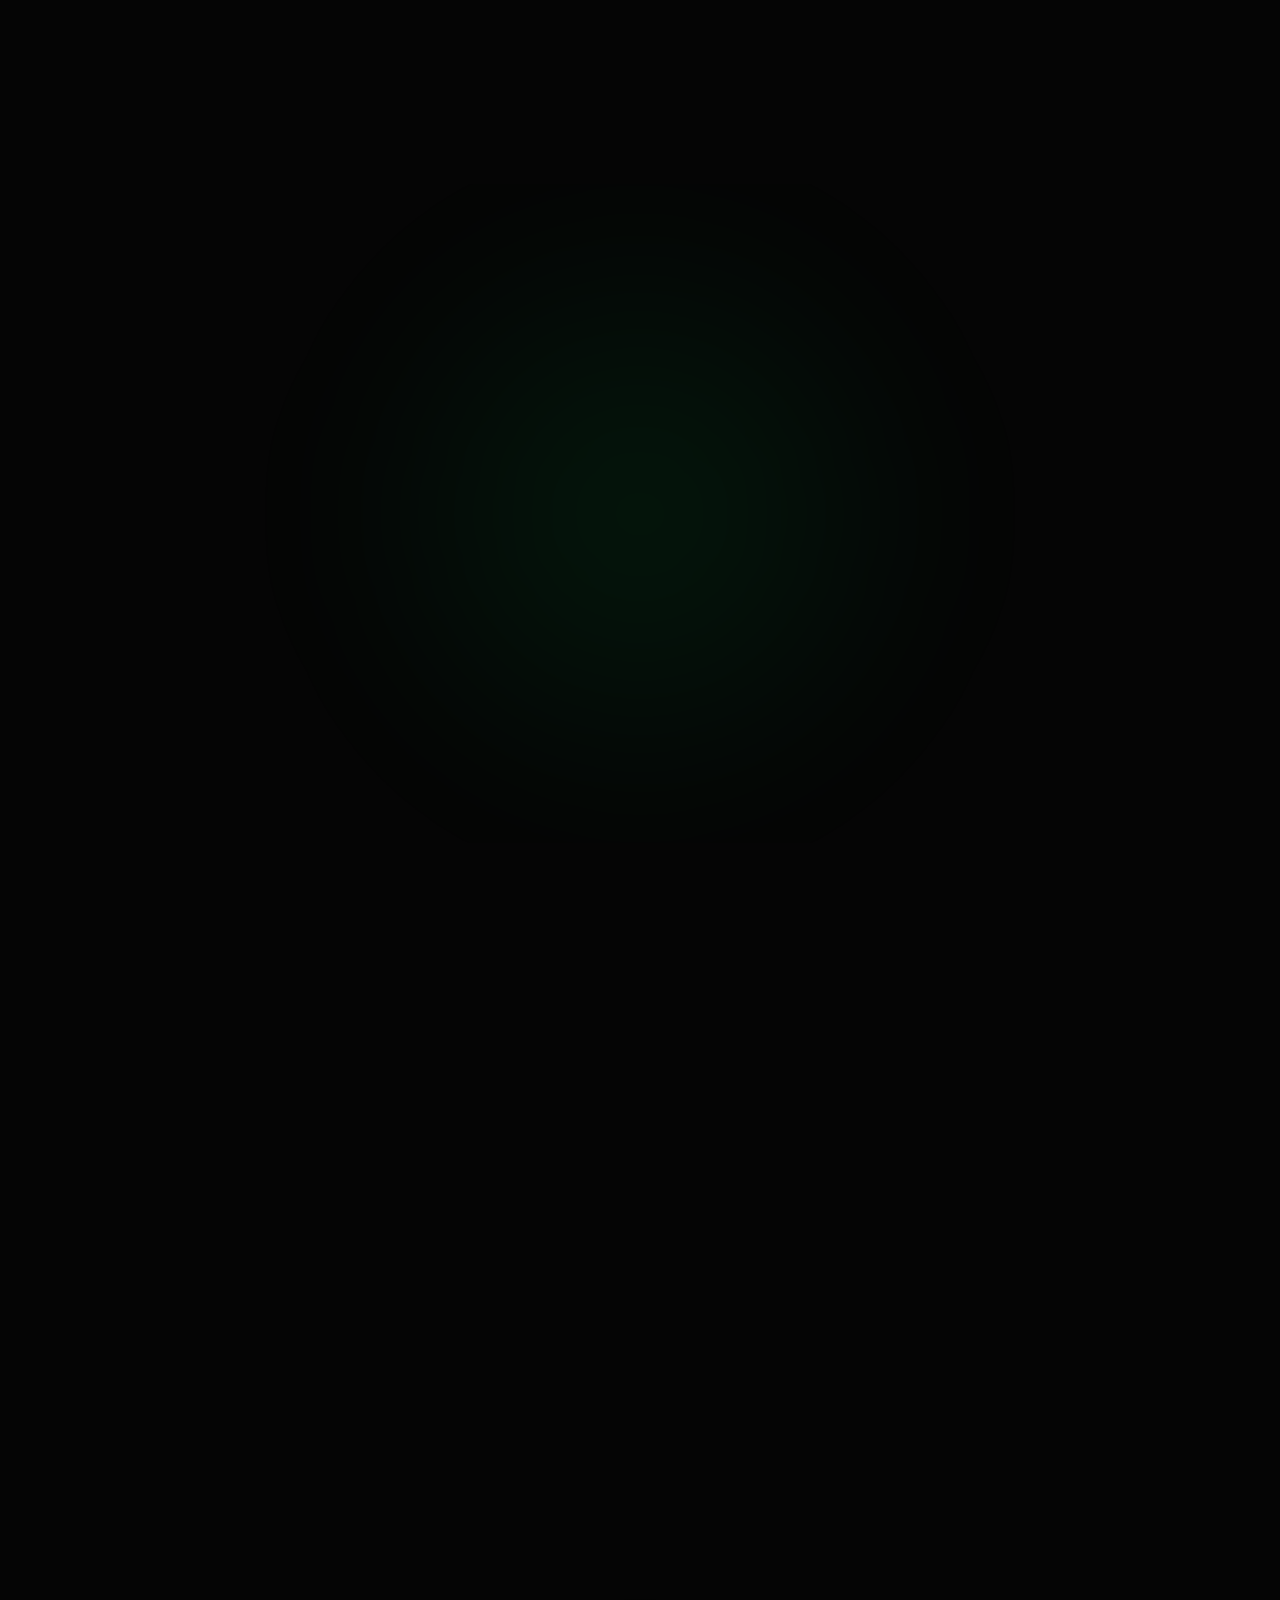
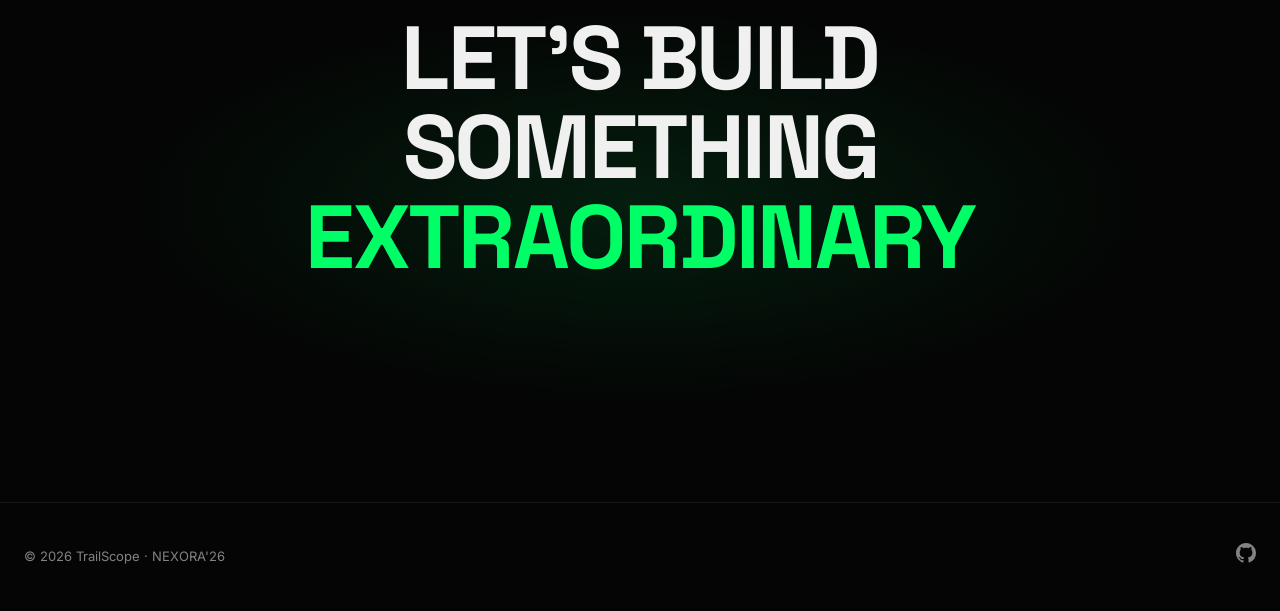
==== commit 7bbaf1ef: "OKiee" ====
--- a/frontend/index.html
+++ b/frontend/index.html
@@ -99,19 +99,28 @@
         <div class="about-card glass-card reveal-up" data-tilt>
           <span class="about-card-label">01 — Mission</span>
           <p>
-            TrailScope transforms raw transaction data into living network graphs. Investigators don't read rows — they <em>see</em> fraud rings form in real time, with AI scoring every account and explaining every flag in plain language.
+           
+
+Our platform transforms complex financial transaction data into
+intelligent investigation insights. Investigators no longer sift
+through thousands of records—they instantly identify suspicious
+accounts, fraud rings, money laundering patterns, and hidden
+transaction networks through AI-driven analytics and interactive
+money trail visualization.
+
           </p>
           <p>
-            Built for the 2am shift: dark, focused, data-dense — and unmistakably premium.
+            Built for cybercrime units, financial institutions, and fraud
+investigators—fast, explainable, data-driven, and investigation-ready.
           </p>
           <div class="about-stats">
             <div class="about-stat">
-              <span class="about-stat-num">6hr</span>
-              <span class="about-stat-label">Hackathon build</span>
+              <span class="about-stat-num">99.8%</span>
+              <span class="about-stat-label">Fraud Detection Accuracy</span>
             </div>
             <div class="about-stat">
               <span class="about-stat-num">AI</span>
-              <span class="about-stat-label">Anomaly detection</span>
+              <span class="about-stat-label">Risk Scoring Engine</span>
             </div>
           </div>
         </div>
@@ -215,16 +224,16 @@
     <section class="metrics section" id="metrics">
       <div class="container metrics-grid">
         <div class="metric-item reveal-up">
-          <span class="metric-number" data-count="10" data-suffix="M+">0</span>
-          <span class="metric-label">Interactions</span>
+          <span class="metric-number">Random Forest</span>
+          <span class="metric-label">Model Used</span>
         </div>
         <div class="metric-item reveal-up">
-          <span class="metric-number" data-count="99.9" data-suffix="%" data-decimals="1">0</span>
+          <span class="metric-number" data-count="99.8" data-suffix="%" data-decimals="1">0</span>
           <span class="metric-label">Performance</span>
         </div>
         <div class="metric-item reveal-up">
           <span class="metric-number" data-count="150" data-suffix="+">0</span>
-          <span class="metric-label">Projects</span>
+          <span class="metric-label">Detections</span>
         </div>
       </div>
     </section>
@@ -303,15 +312,15 @@
     <div class="container footer-inner">
       <span class="footer-copy">&copy; 2026 TrailScope · NEXORA'26</span>
       <div class="footer-socials">
-        <a href="https://github.com" class="social-link magnetic" data-cursor="hover" aria-label="GitHub">
+        <a href="https://github.com/DISHA7-debug/trailscope/blob/frontend-ui/frontend/SETUP.md" class="social-link magnetic" data-cursor="hover" aria-label="GitHub">
           <svg viewBox="0 0 24 24" fill="currentColor" width="20" height="20"><path d="M12 0C5.37 0 0 5.37 0 12c0 5.31 3.435 9.795 8.205 11.385.6.105.825-.255.825-.57 0-.285-.015-1.23-.015-2.235-3.015.555-3.795-.735-4.035-1.41-.135-.345-.72-1.41-1.23-1.695-.42-.225-1.02-.78-.015-.795.945-.015 1.62.87 1.845 1.23 1.08 1.815 2.805 1.305 3.495.99.105-.78.42-1.305.765-1.605-2.67-.3-5.46-1.335-5.46-5.925 0-1.305.465-2.385 1.23-3.225-.12-.3-.54-1.53.12-3.18 0 0 1.005-.315 3.3 1.23.96-.27 1.98-.405 3-.405s2.04.135 3 .405c2.295-1.56 3.3-1.23 3.3-1.23.66 1.65.24 2.88.12 3.18.765.84 1.23 1.905 1.23 3.225 0 4.605-2.805 5.625-5.475 5.925.435.375.81 1.095.81 2.22 0 1.605-.015 2.895-.015 3.3 0 .315.225.69.825.57A12.02 12.02 0 0024 12c0-6.63-5.37-12-12-12z"/></svg>
         </a>
-        <a href="https://linkedin.com" class="social-link magnetic" data-cursor="hover" aria-label="LinkedIn">
+        <!-- <a href="https://linkedin.com" class="social-link magnetic" data-cursor="hover" aria-label="LinkedIn">
           <svg viewBox="0 0 24 24" fill="currentColor" width="20" height="20"><path d="M20.447 20.452h-3.554v-5.569c0-1.328-.027-3.037-1.852-3.037-1.853 0-2.136 1.445-2.136 2.939v5.667H9.351V9h3.414v1.561h.046c.477-.9 1.637-1.85 3.37-1.85 3.601 0 4.267 2.37 4.267 5.455v6.286zM5.337 7.433a2.062 2.062 0 01-2.063-2.065 2.062 2.062 0 112.063 2.065zm1.782 13.019H3.555V9h3.564v11.452zM22.225 0H1.771C.792 0 0 .774 0 1.729v20.542C0 23.227.792 24 1.771 24h20.451C23.2 24 24 23.227 24 22.271V1.729C24 .774 23.2 0 22.222 0h.003z"/></svg>
         </a>
         <a href="https://twitter.com" class="social-link magnetic" data-cursor="hover" aria-label="Twitter">
           <svg viewBox="0 0 24 24" fill="currentColor" width="20" height="20"><path d="M18.244 2.25h3.308l-7.227 8.26 8.502 11.24H16.17l-5.214-6.817L4.99 21.75H1.68l7.73-8.835L1.254 2.25H8.08l4.713 6.231zm-1.161 17.52h1.833L7.084 4.126H5.117z"/></svg>
-        </a>
+        </a> -->
       </div>
     </div>
   </footer>
--- a/frontend/css/main.css
+++ b/frontend/css/main.css
@@ -915,3 +915,8 @@
 .line {
   display: block;
 }
+
+.metric-number {
+  white-space: nowrap;
+  font-size: clamp(2rem, 4vw, 5rem);
+}
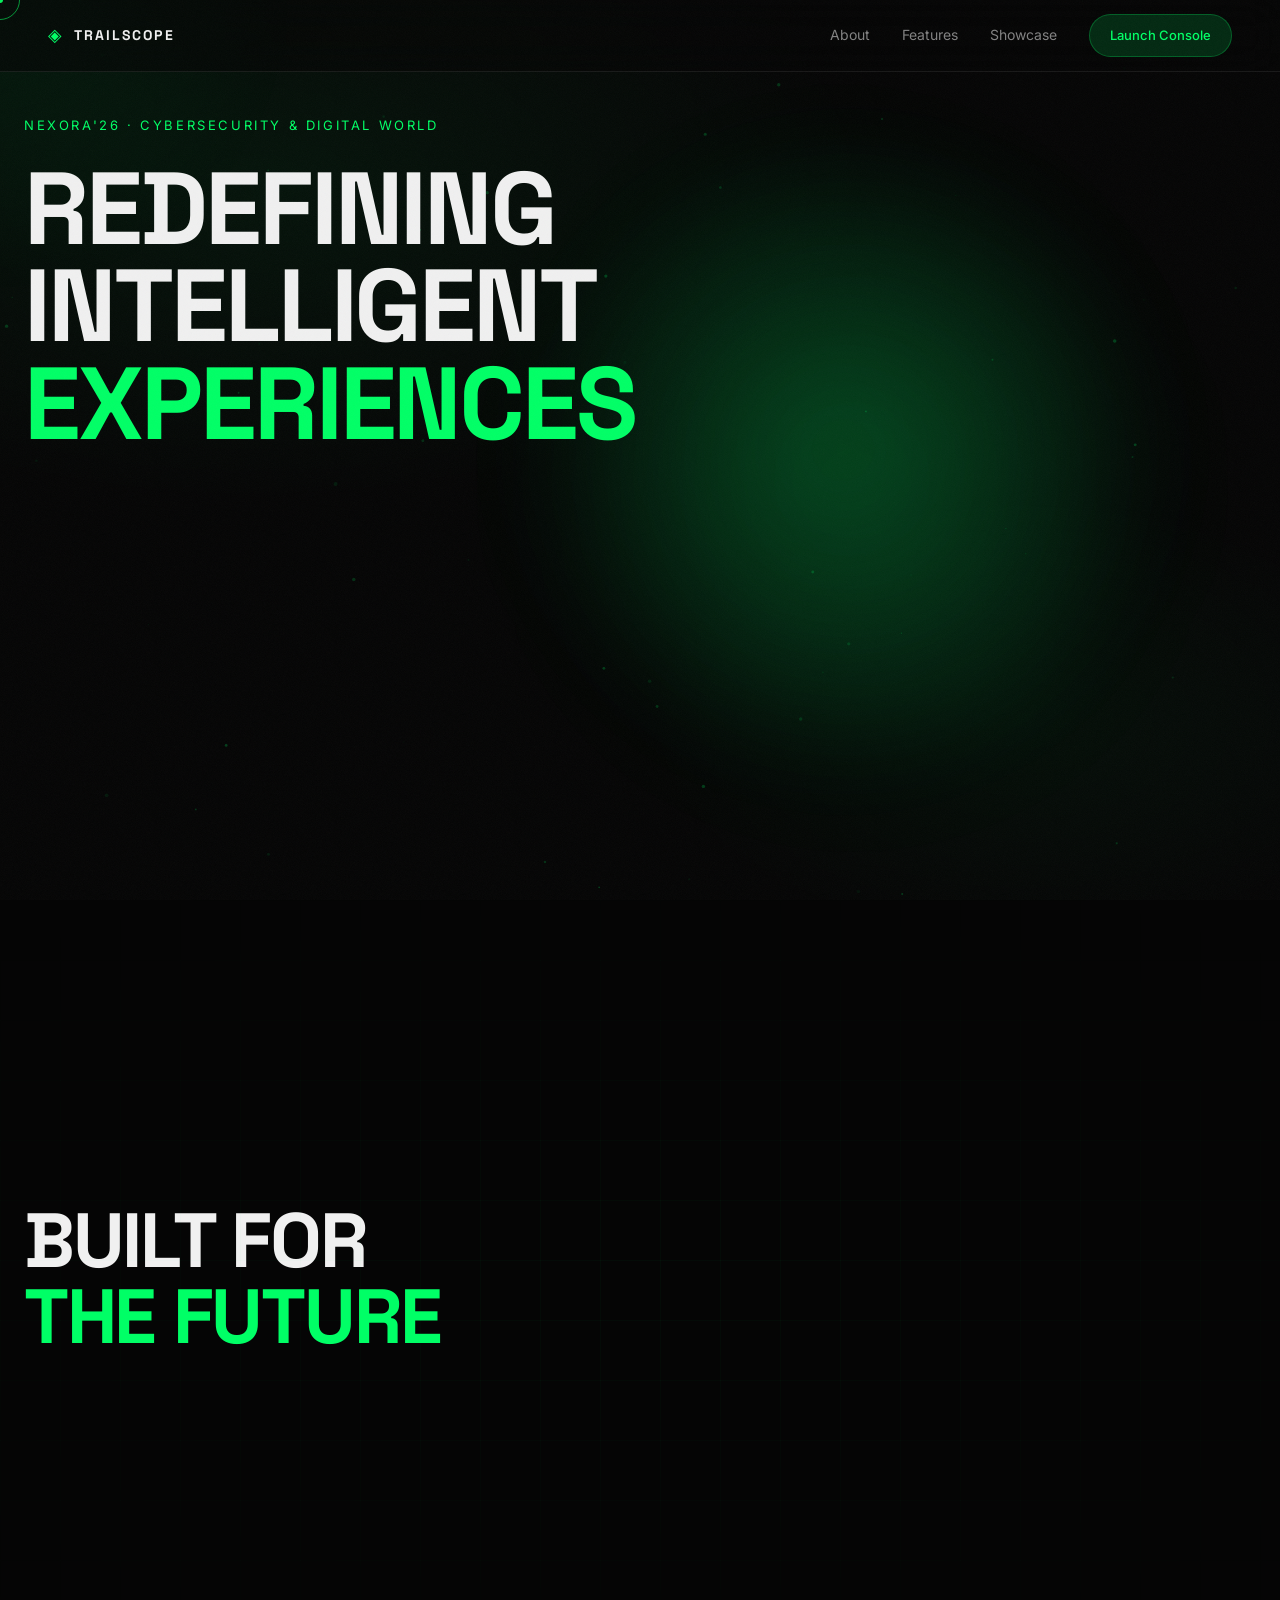
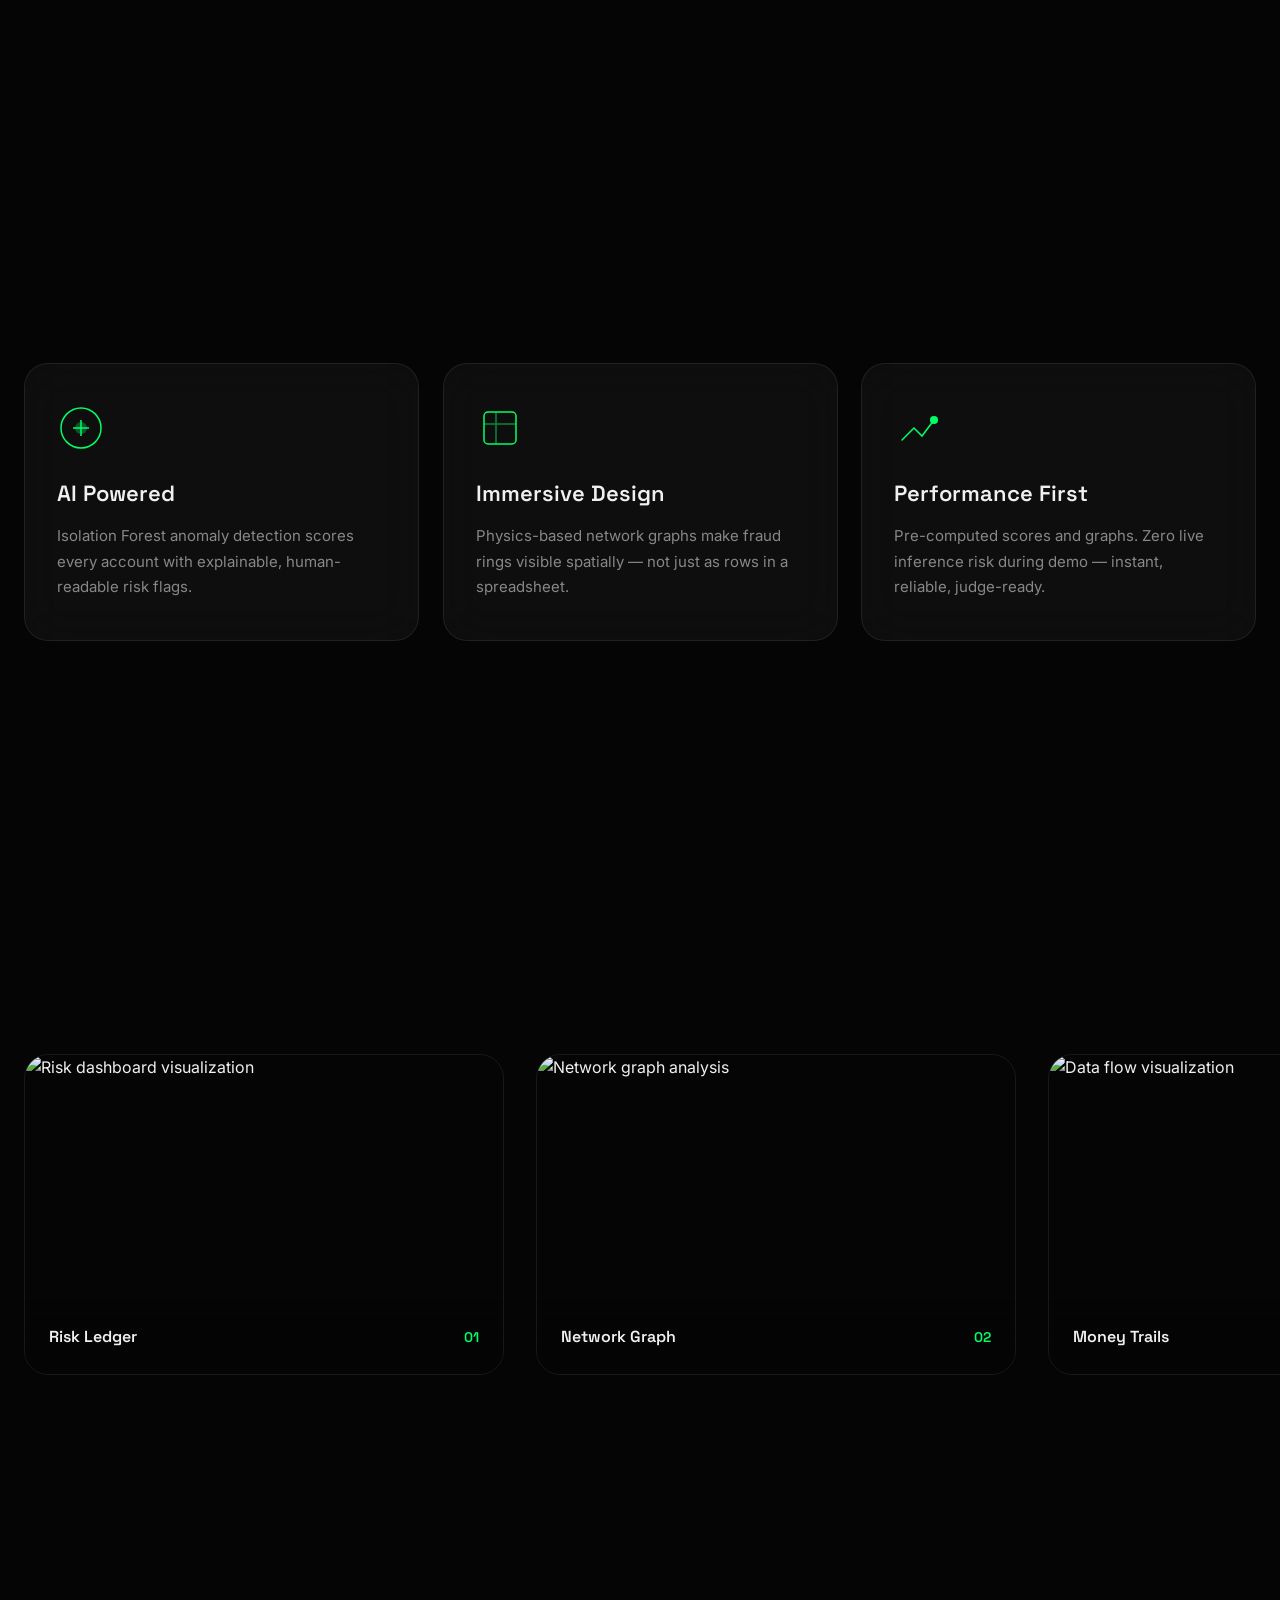
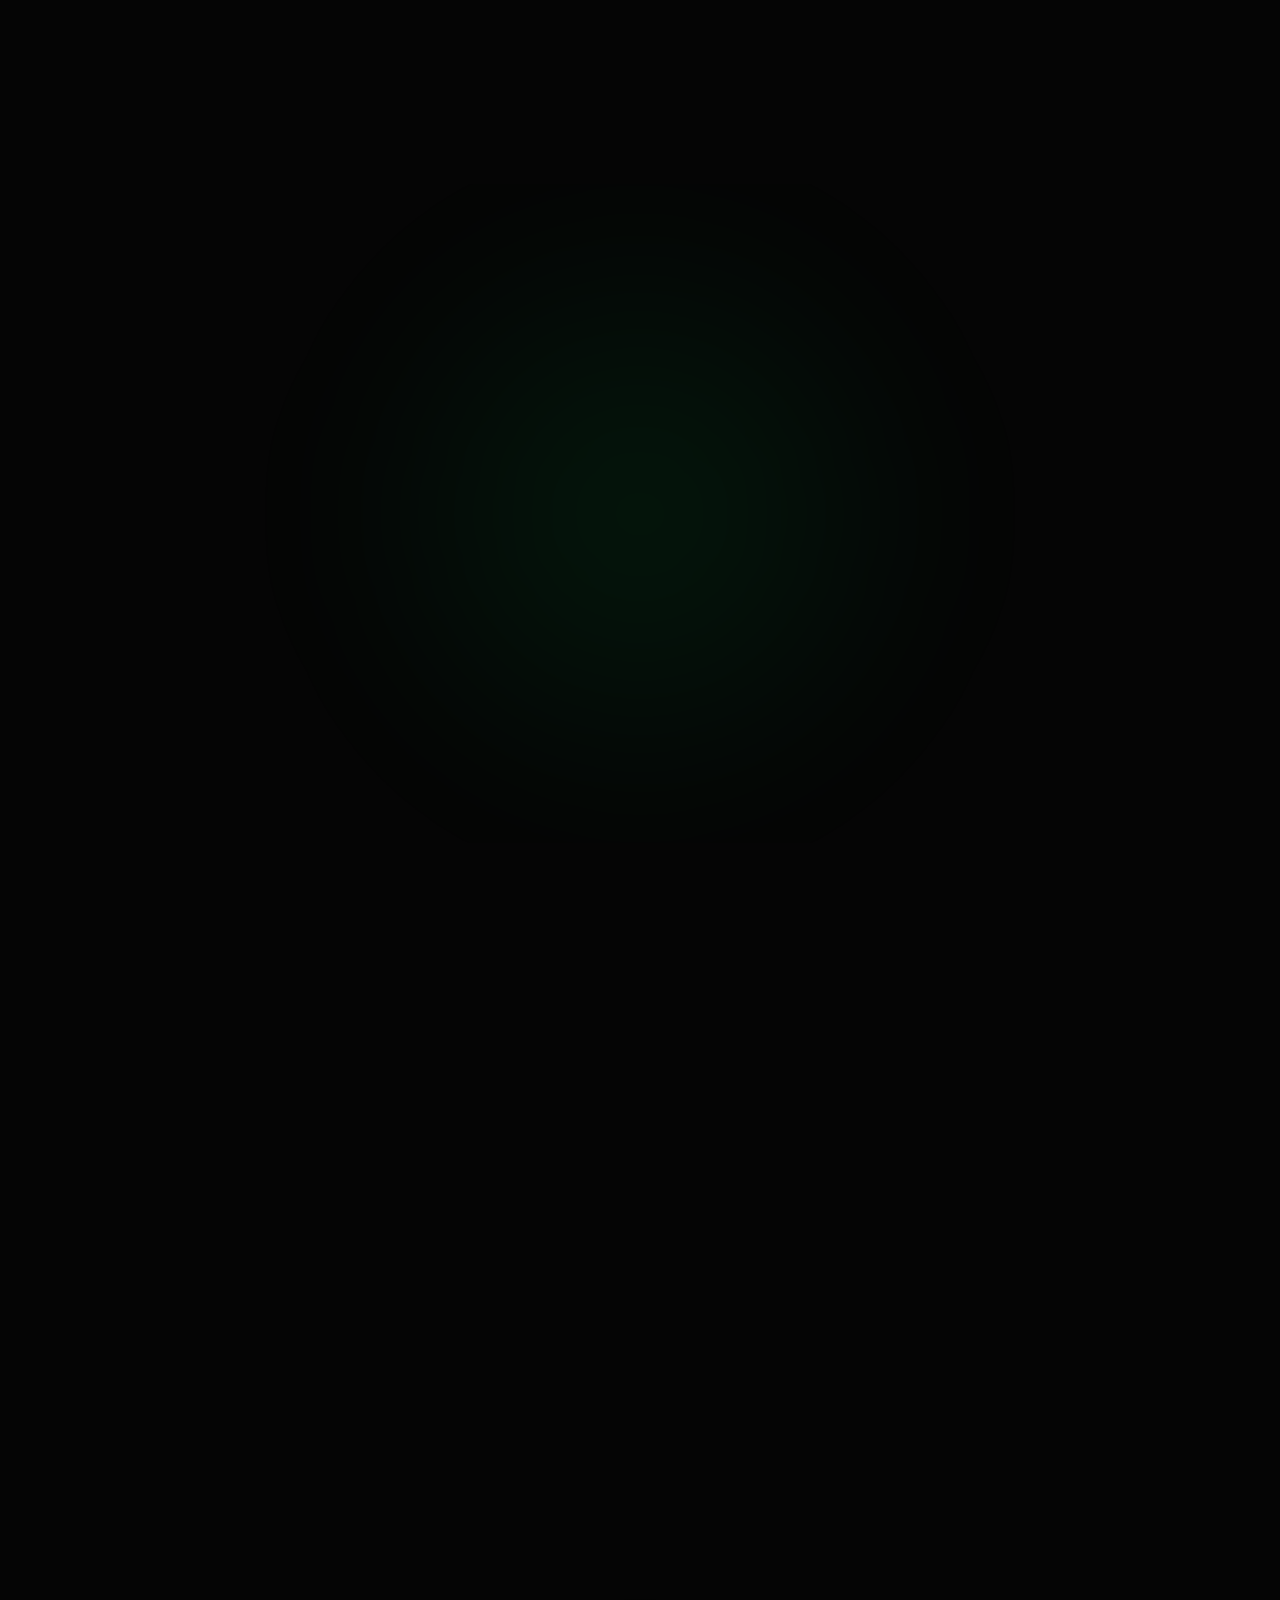
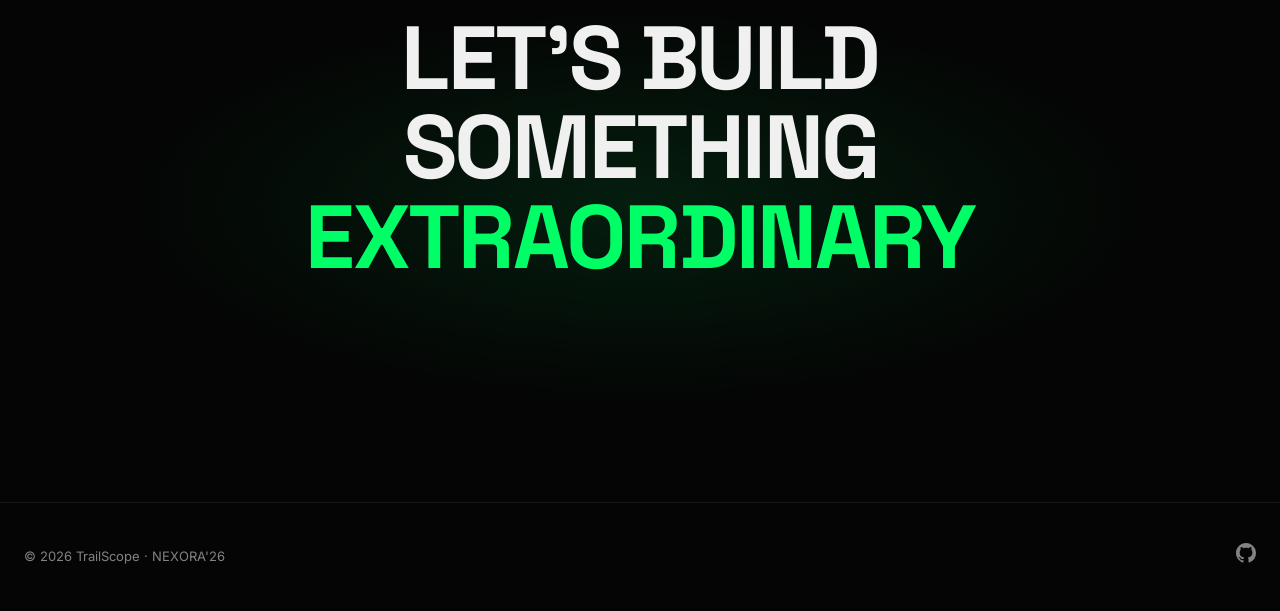
==== commit a02b30b0: "Finalyyyyyyyy" ====
--- a/frontend/index.html
+++ b/frontend/index.html
@@ -59,7 +59,7 @@
       <div class="hero-glow" aria-hidden="true"></div>
       <div class="container hero-grid">
         <div class="hero-content">
-          <p class="hero-eyebrow reveal-text">NEXORA'26 · Cybersecurity Track</p>
+          <p class="hero-eyebrow reveal-text">NEXORA'26 · Cybersecurity & Digital World</p>
           <h1 class="hero-title">
             <span class="line-mask"><span class="line reveal-text">REDEFINING</span></span>
             <span class="line-mask"><span class="line reveal-text">INTELLIGENT</span></span>
--- a/frontend/css/main.css
+++ b/frontend/css/main.css
@@ -433,11 +433,11 @@
 
 .hero-visual{
   position:absolute;
-  right:-15%;
+  right:-8%;
   top:50%;
   transform:translateY(-50%);
-  width:900px;
-  height:900px;
+  width:800px;
+  height:800px;
   z-index:1;
 }
 
@@ -920,3 +920,28 @@
   white-space: nowrap;
   font-size: clamp(2rem, 4vw, 5rem);
 }
+
+.hero {
+  position: relative;
+}
+
+.hero {
+  position: relative;
+  overflow: hidden;
+}
+
+.hero-content {
+  position: relative;
+  z-index: 10;   /* text on top */
+}
+
+.hero-visual {
+  position: absolute;
+  top: 50%;
+  right: -1%;   /* was -10% */
+  transform: translateY(-50%);
+  width: 900px;
+  height: 900px;
+  z-index: 0;
+  pointer-events: none;
+}
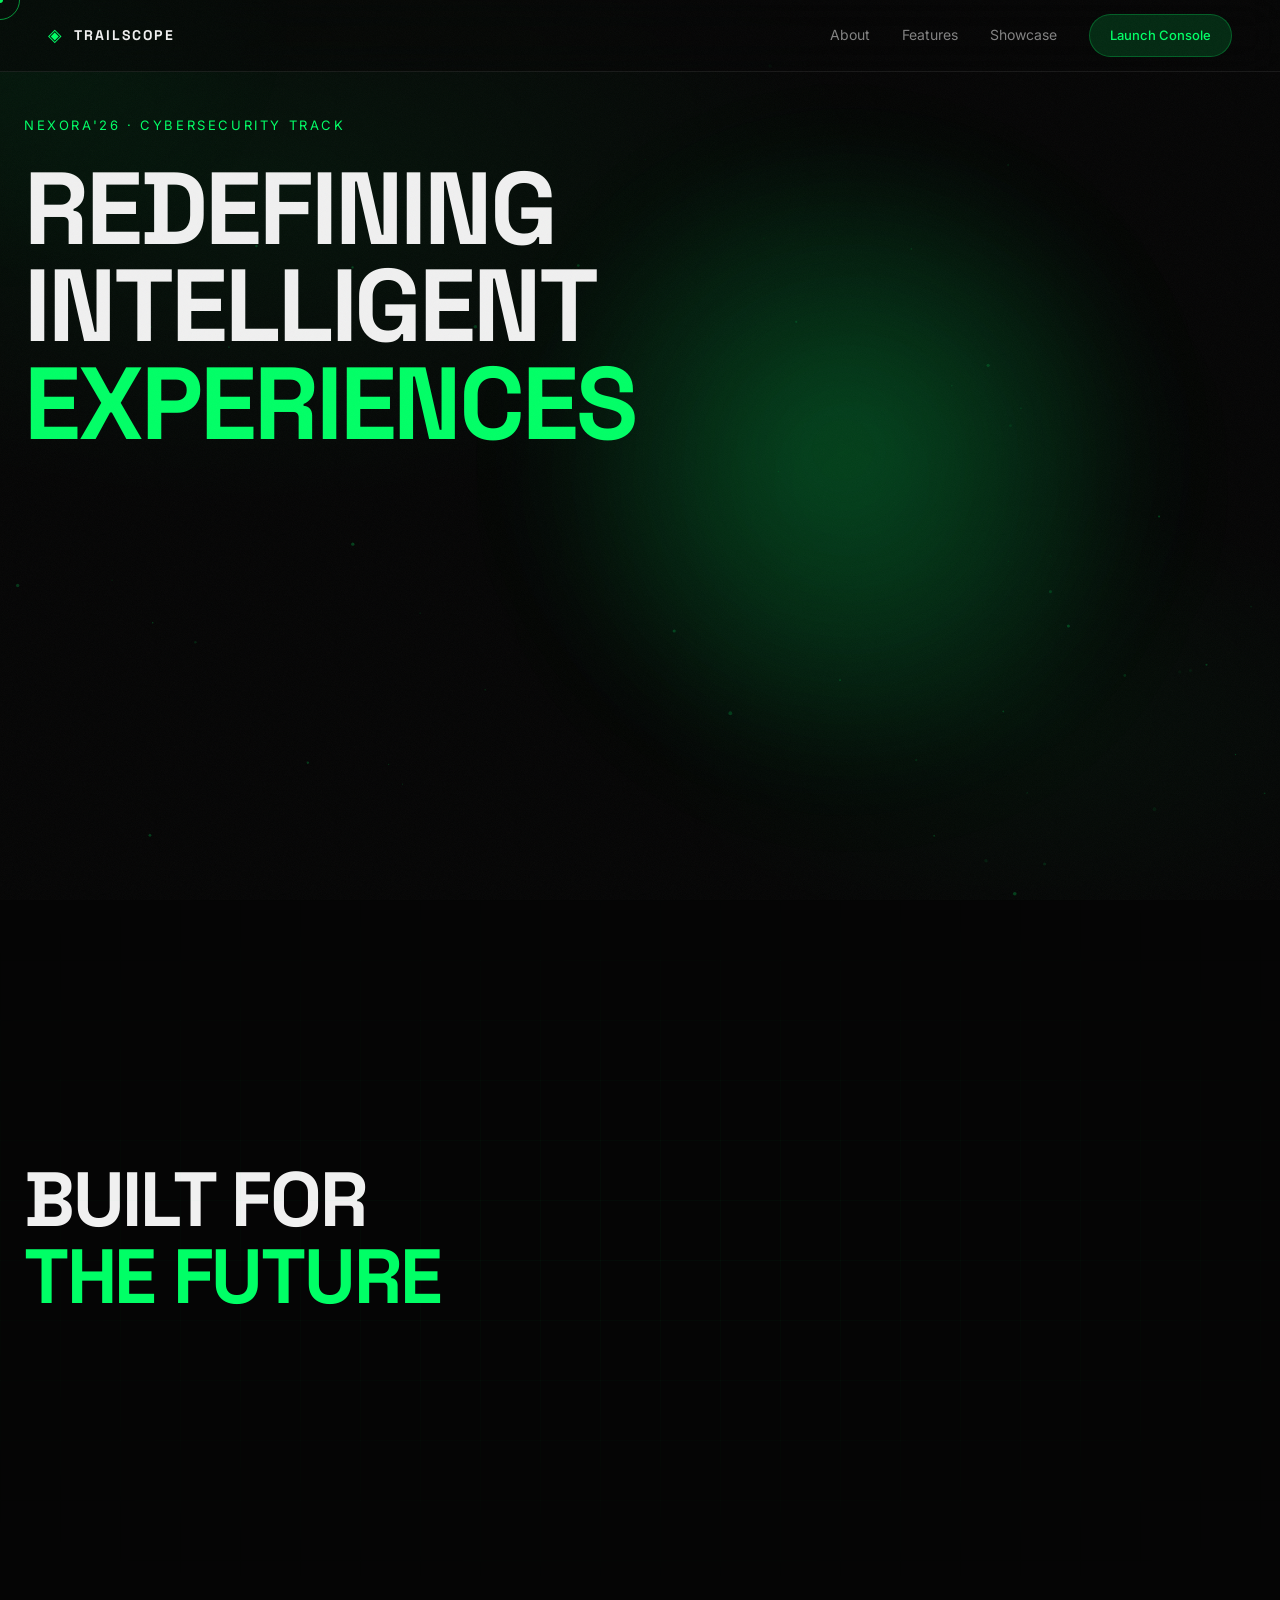
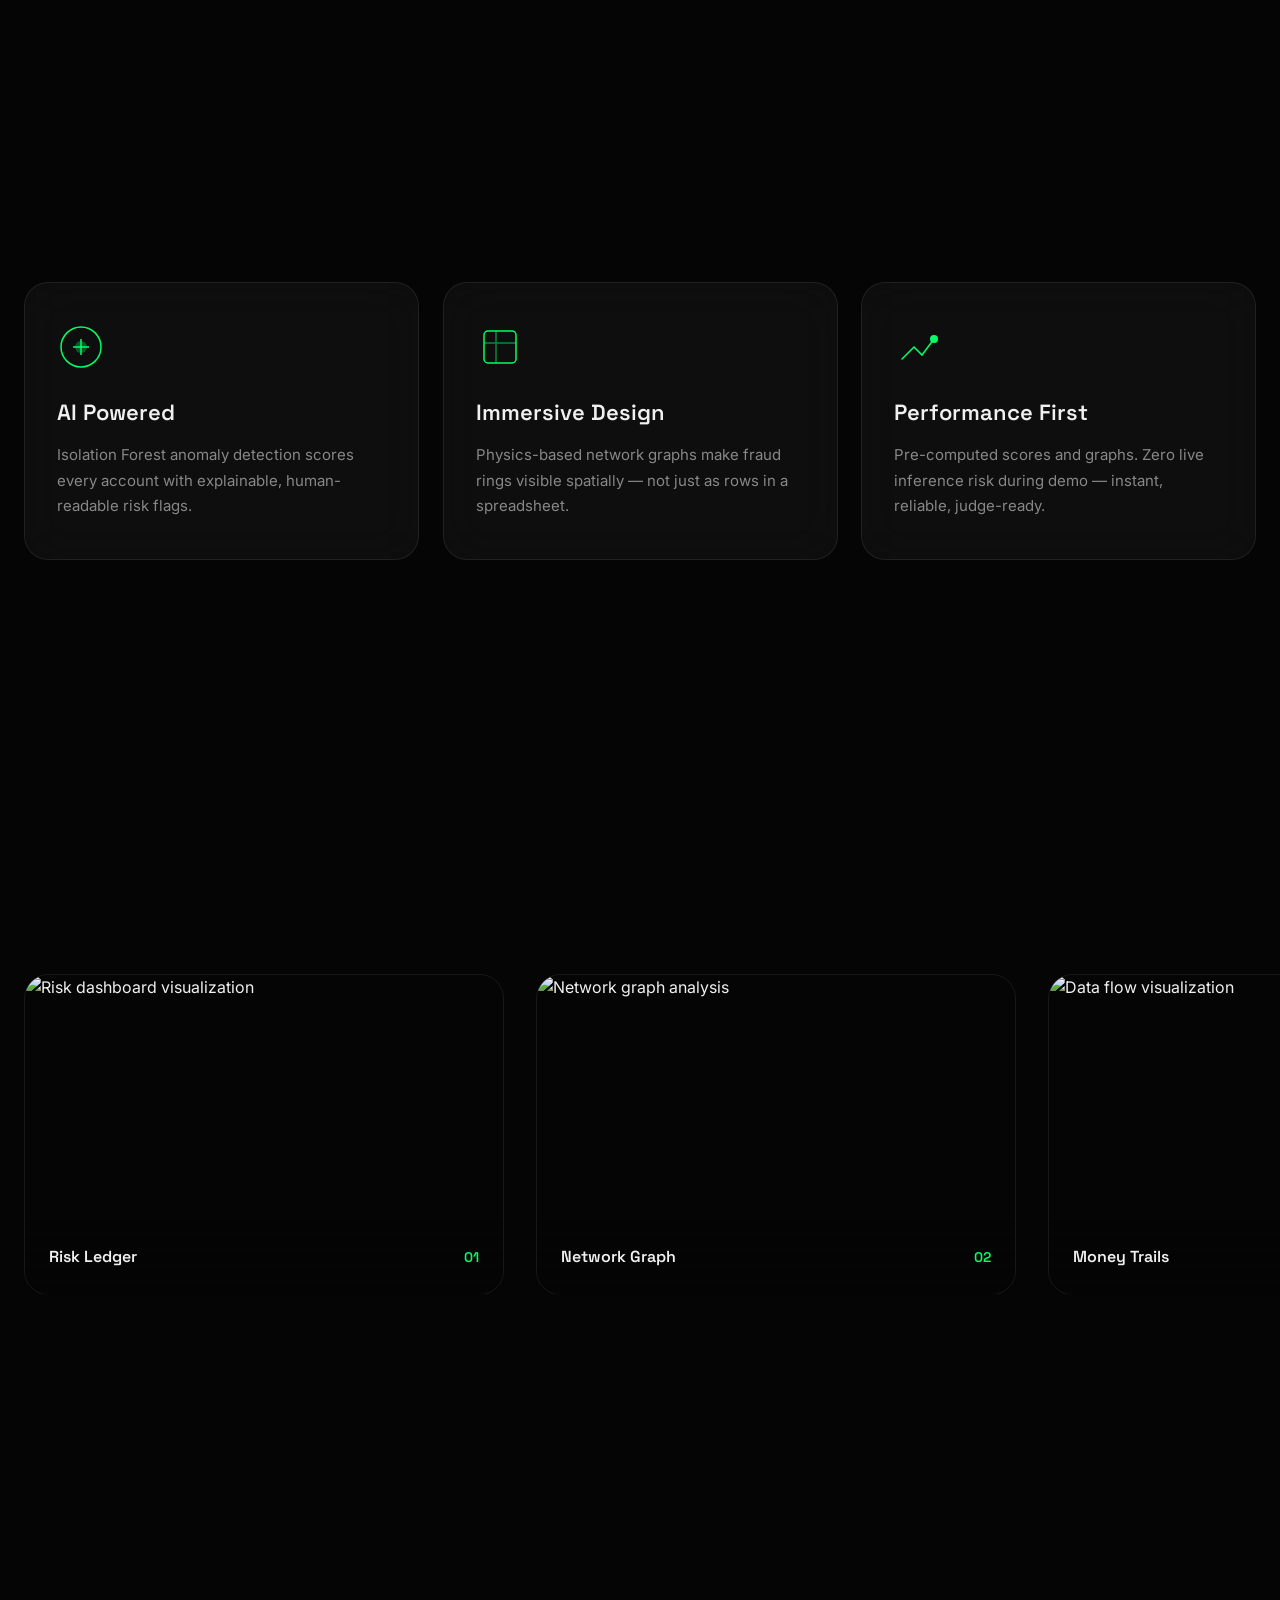
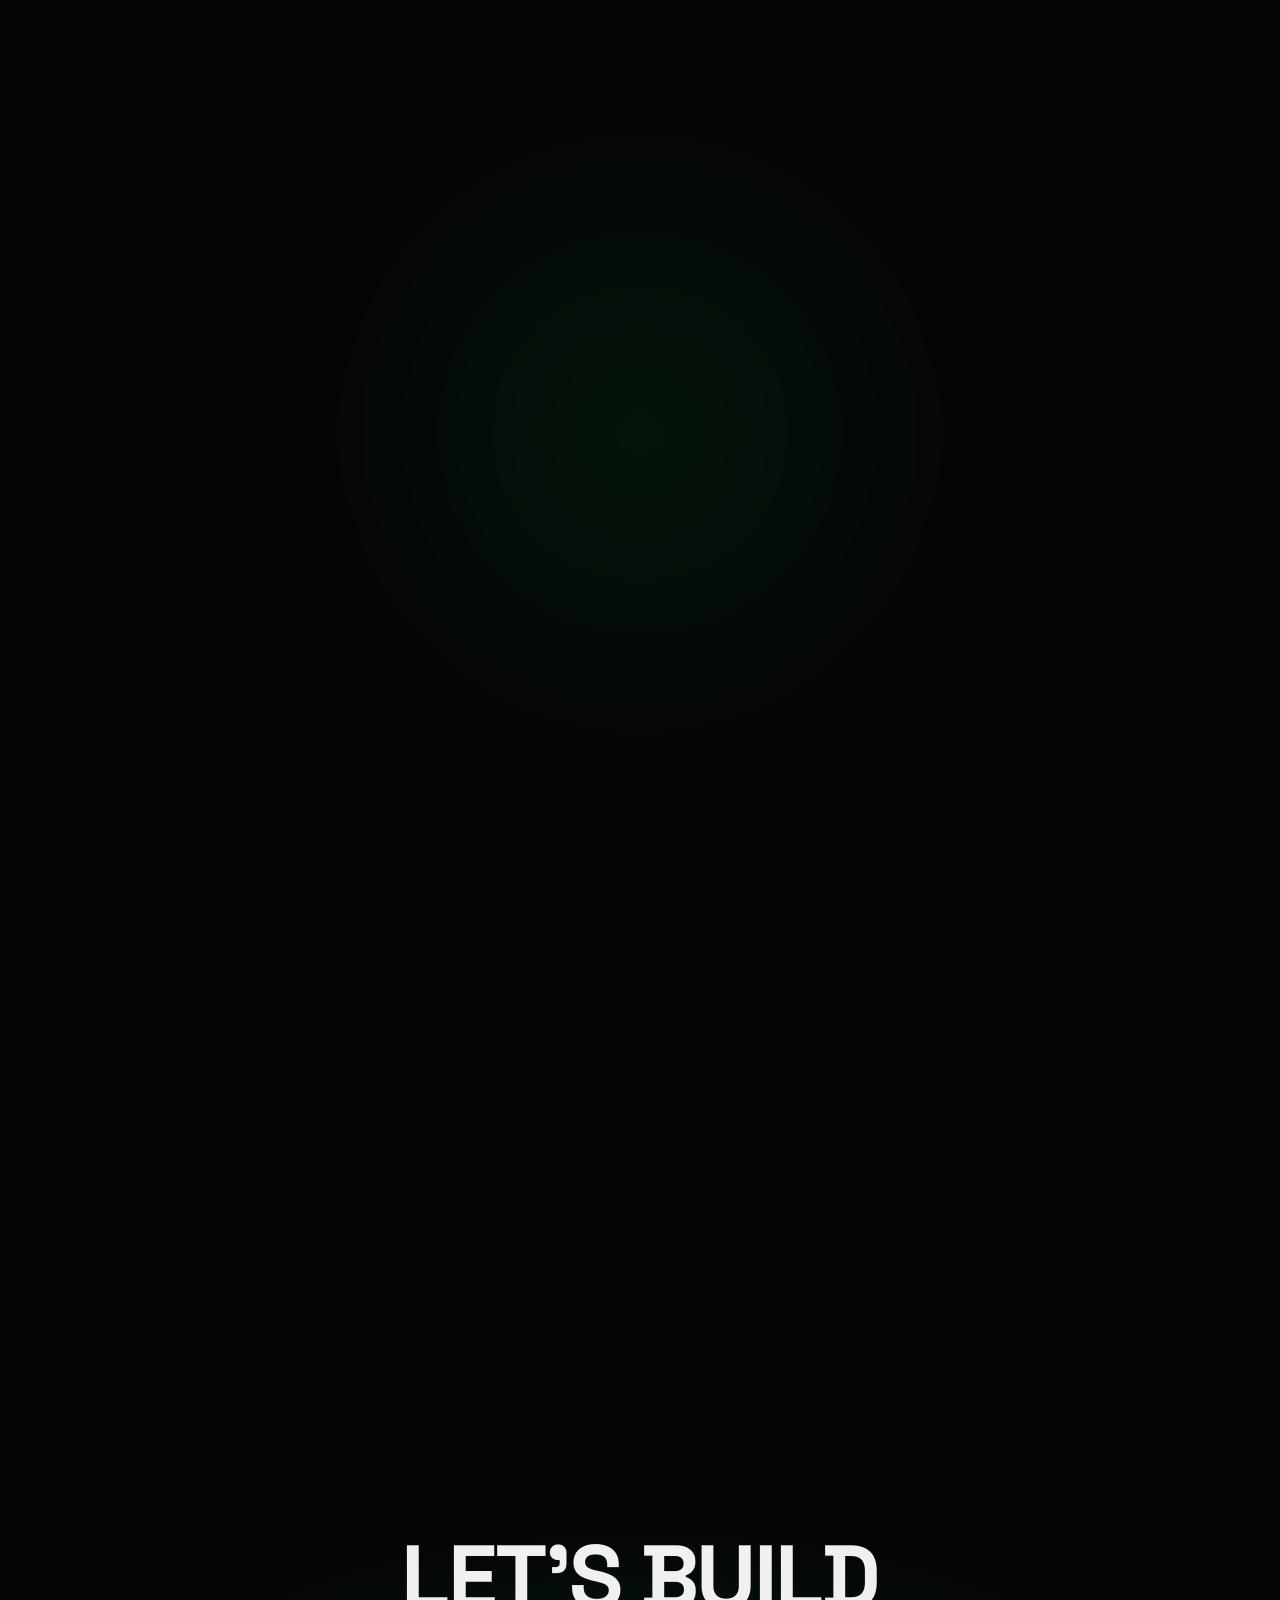
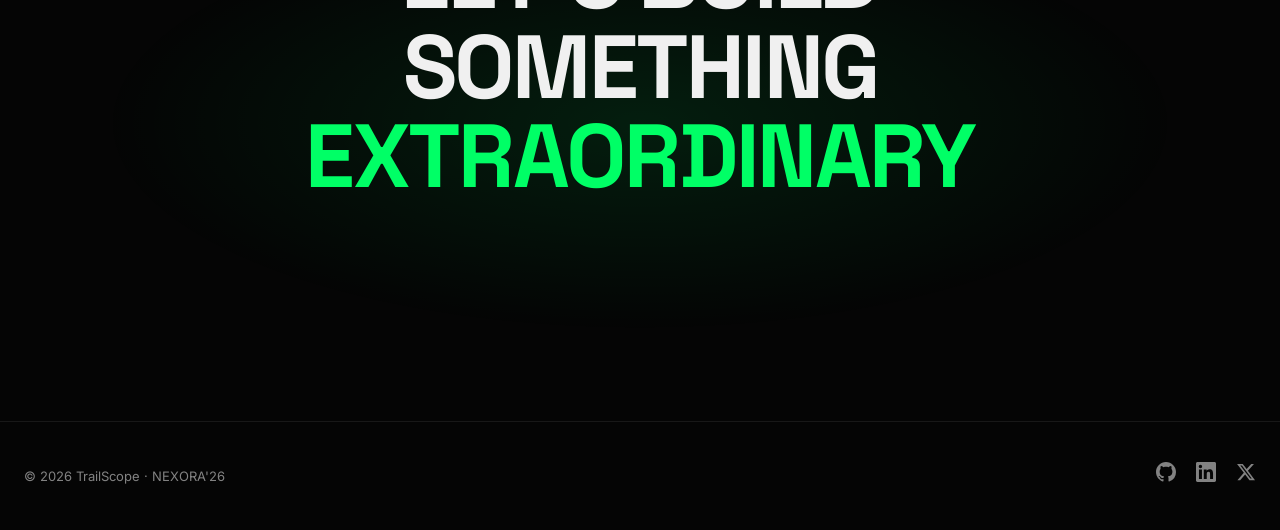
==== commit a1c22bcb: "Complete investigation console integration with backend" ====
--- a/frontend/index.html
+++ b/frontend/index.html
@@ -49,7 +49,7 @@
       <a href="#about" class="nav-link magnetic" data-cursor="hover">About</a>
       <a href="#features" class="nav-link magnetic" data-cursor="hover">Features</a>
       <a href="#showcase" class="nav-link magnetic" data-cursor="hover">Showcase</a>
-      <a href="#cta" class="btn btn-nav magnetic" data-cursor="hover">Launch Console</a>
+      <a href="investigation.html" class="btn btn-nav magnetic" data-cursor="hover">Launch Console</a>
     </div>
   </nav>
 
@@ -59,7 +59,7 @@
       <div class="hero-glow" aria-hidden="true"></div>
       <div class="container hero-grid">
         <div class="hero-content">
-          <p class="hero-eyebrow reveal-text">NEXORA'26 · Cybersecurity & Digital World</p>
+          <p class="hero-eyebrow reveal-text">NEXORA'26 · Cybersecurity Track</p>
           <h1 class="hero-title">
             <span class="line-mask"><span class="line reveal-text">REDEFINING</span></span>
             <span class="line-mask"><span class="line reveal-text">INTELLIGENT</span></span>
@@ -99,28 +99,19 @@
         <div class="about-card glass-card reveal-up" data-tilt>
           <span class="about-card-label">01 — Mission</span>
           <p>
-           
-
-Our platform transforms complex financial transaction data into
-intelligent investigation insights. Investigators no longer sift
-through thousands of records—they instantly identify suspicious
-accounts, fraud rings, money laundering patterns, and hidden
-transaction networks through AI-driven analytics and interactive
-money trail visualization.
-
+            TrailScope transforms raw transaction data into living network graphs. Investigators don't read rows — they <em>see</em> fraud rings form in real time, with AI scoring every account and explaining every flag in plain language.
           </p>
           <p>
-            Built for cybercrime units, financial institutions, and fraud
-investigators—fast, explainable, data-driven, and investigation-ready.
+            Built for the 2am shift: dark, focused, data-dense — and unmistakably premium.
           </p>
           <div class="about-stats">
             <div class="about-stat">
-              <span class="about-stat-num">99.8%</span>
-              <span class="about-stat-label">Fraud Detection Accuracy</span>
+              <span class="about-stat-num">6hr</span>
+              <span class="about-stat-label">Hackathon build</span>
             </div>
             <div class="about-stat">
               <span class="about-stat-num">AI</span>
-              <span class="about-stat-label">Risk Scoring Engine</span>
+              <span class="about-stat-label">Anomaly detection</span>
             </div>
           </div>
         </div>
@@ -224,16 +215,16 @@
     <section class="metrics section" id="metrics">
       <div class="container metrics-grid">
         <div class="metric-item reveal-up">
-          <span class="metric-number">Random Forest</span>
-          <span class="metric-label">Model Used</span>
+          <span class="metric-number" data-count="10" data-suffix="M+">0</span>
+          <span class="metric-label">Interactions</span>
         </div>
         <div class="metric-item reveal-up">
-          <span class="metric-number" data-count="99.8" data-suffix="%" data-decimals="1">0</span>
+          <span class="metric-number" data-count="99.9" data-suffix="%" data-decimals="1">0</span>
           <span class="metric-label">Performance</span>
         </div>
         <div class="metric-item reveal-up">
           <span class="metric-number" data-count="150" data-suffix="+">0</span>
-          <span class="metric-label">Detections</span>
+          <span class="metric-label">Projects</span>
         </div>
       </div>
     </section>
@@ -312,15 +303,15 @@
     <div class="container footer-inner">
       <span class="footer-copy">&copy; 2026 TrailScope · NEXORA'26</span>
       <div class="footer-socials">
-        <a href="https://github.com/DISHA7-debug/trailscope/blob/frontend-ui/frontend/SETUP.md" class="social-link magnetic" data-cursor="hover" aria-label="GitHub">
+        <a href="https://github.com" class="social-link magnetic" data-cursor="hover" aria-label="GitHub">
           <svg viewBox="0 0 24 24" fill="currentColor" width="20" height="20"><path d="M12 0C5.37 0 0 5.37 0 12c0 5.31 3.435 9.795 8.205 11.385.6.105.825-.255.825-.57 0-.285-.015-1.23-.015-2.235-3.015.555-3.795-.735-4.035-1.41-.135-.345-.72-1.41-1.23-1.695-.42-.225-1.02-.78-.015-.795.945-.015 1.62.87 1.845 1.23 1.08 1.815 2.805 1.305 3.495.99.105-.78.42-1.305.765-1.605-2.67-.3-5.46-1.335-5.46-5.925 0-1.305.465-2.385 1.23-3.225-.12-.3-.54-1.53.12-3.18 0 0 1.005-.315 3.3 1.23.96-.27 1.98-.405 3-.405s2.04.135 3 .405c2.295-1.56 3.3-1.23 3.3-1.23.66 1.65.24 2.88.12 3.18.765.84 1.23 1.905 1.23 3.225 0 4.605-2.805 5.625-5.475 5.925.435.375.81 1.095.81 2.22 0 1.605-.015 2.895-.015 3.3 0 .315.225.69.825.57A12.02 12.02 0 0024 12c0-6.63-5.37-12-12-12z"/></svg>
         </a>
-        <!-- <a href="https://linkedin.com" class="social-link magnetic" data-cursor="hover" aria-label="LinkedIn">
+        <a href="https://linkedin.com" class="social-link magnetic" data-cursor="hover" aria-label="LinkedIn">
           <svg viewBox="0 0 24 24" fill="currentColor" width="20" height="20"><path d="M20.447 20.452h-3.554v-5.569c0-1.328-.027-3.037-1.852-3.037-1.853 0-2.136 1.445-2.136 2.939v5.667H9.351V9h3.414v1.561h.046c.477-.9 1.637-1.85 3.37-1.85 3.601 0 4.267 2.37 4.267 5.455v6.286zM5.337 7.433a2.062 2.062 0 01-2.063-2.065 2.062 2.062 0 112.063 2.065zm1.782 13.019H3.555V9h3.564v11.452zM22.225 0H1.771C.792 0 0 .774 0 1.729v20.542C0 23.227.792 24 1.771 24h20.451C23.2 24 24 23.227 24 22.271V1.729C24 .774 23.2 0 22.222 0h.003z"/></svg>
         </a>
         <a href="https://twitter.com" class="social-link magnetic" data-cursor="hover" aria-label="Twitter">
           <svg viewBox="0 0 24 24" fill="currentColor" width="20" height="20"><path d="M18.244 2.25h3.308l-7.227 8.26 8.502 11.24H16.17l-5.214-6.817L4.99 21.75H1.68l7.73-8.835L1.254 2.25H8.08l4.713 6.231zm-1.161 17.52h1.833L7.084 4.126H5.117z"/></svg>
-        </a> -->
+        </a>
       </div>
     </div>
   </footer>
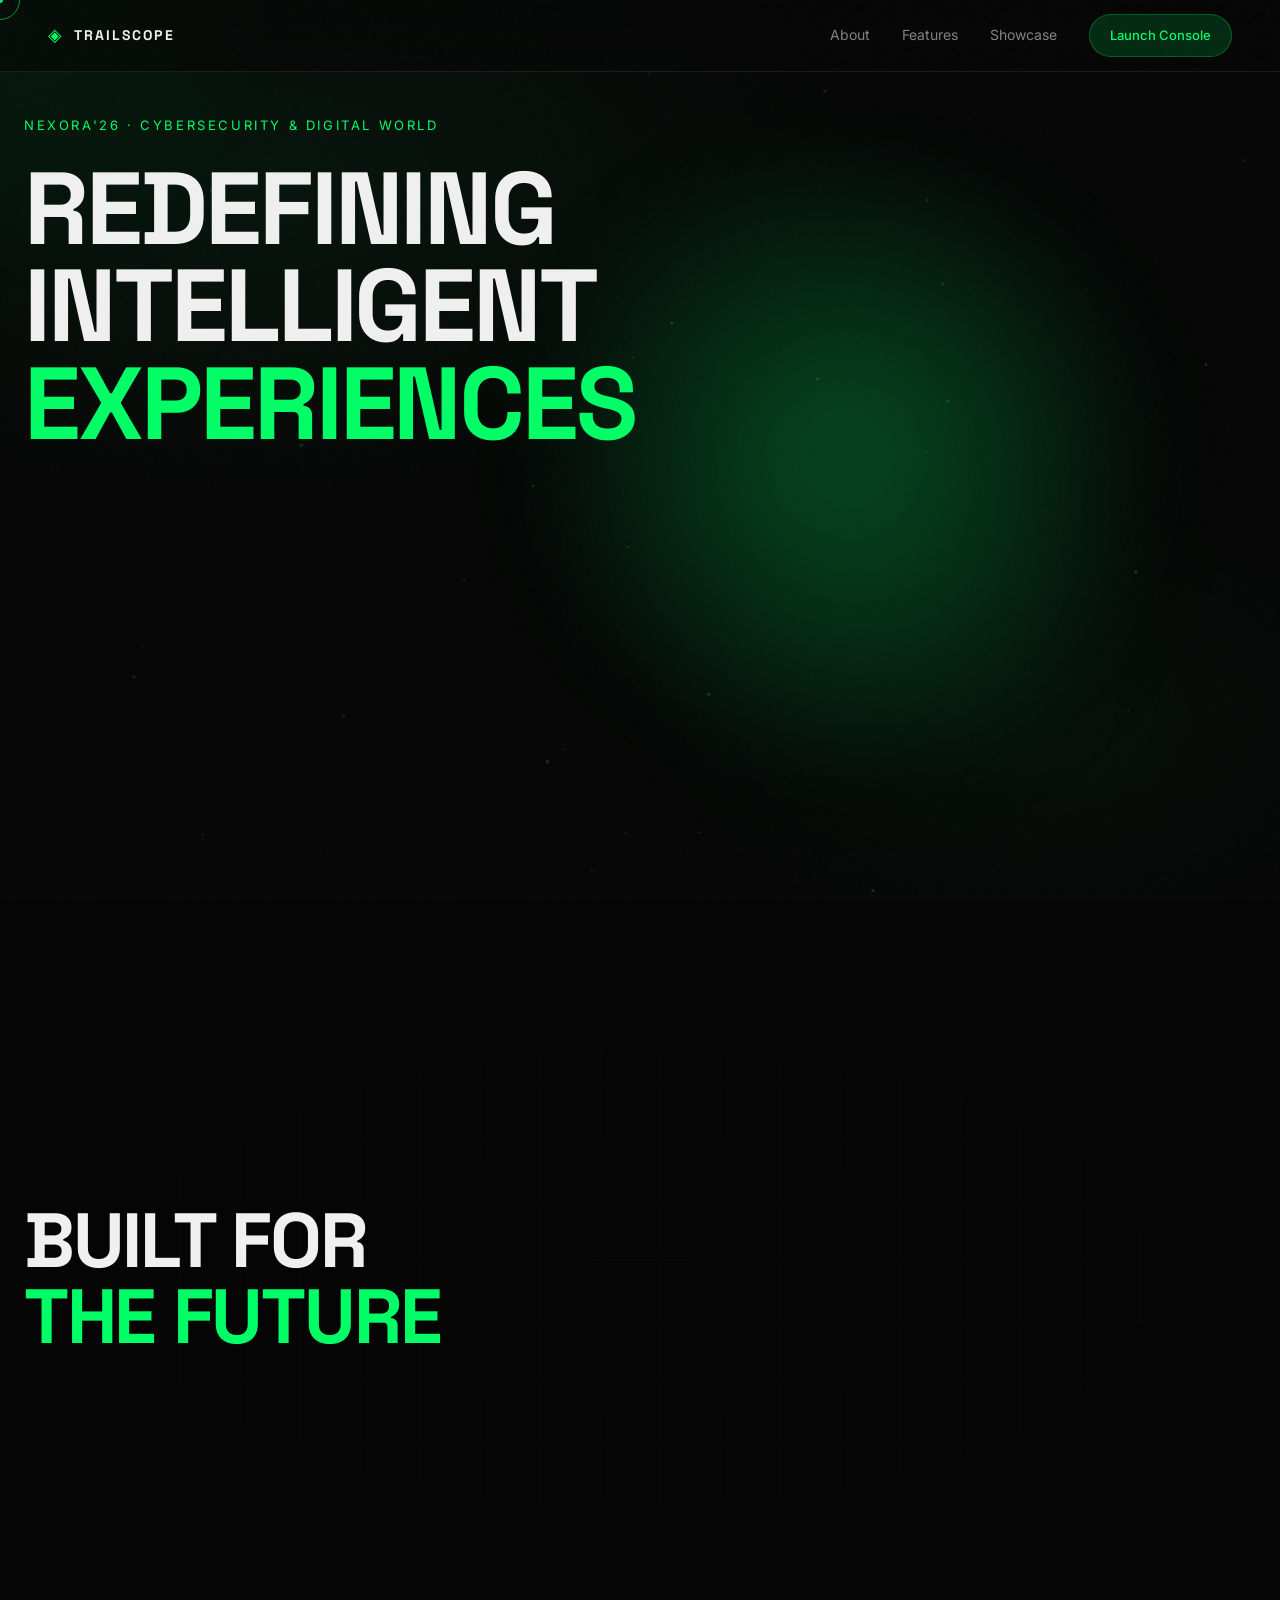
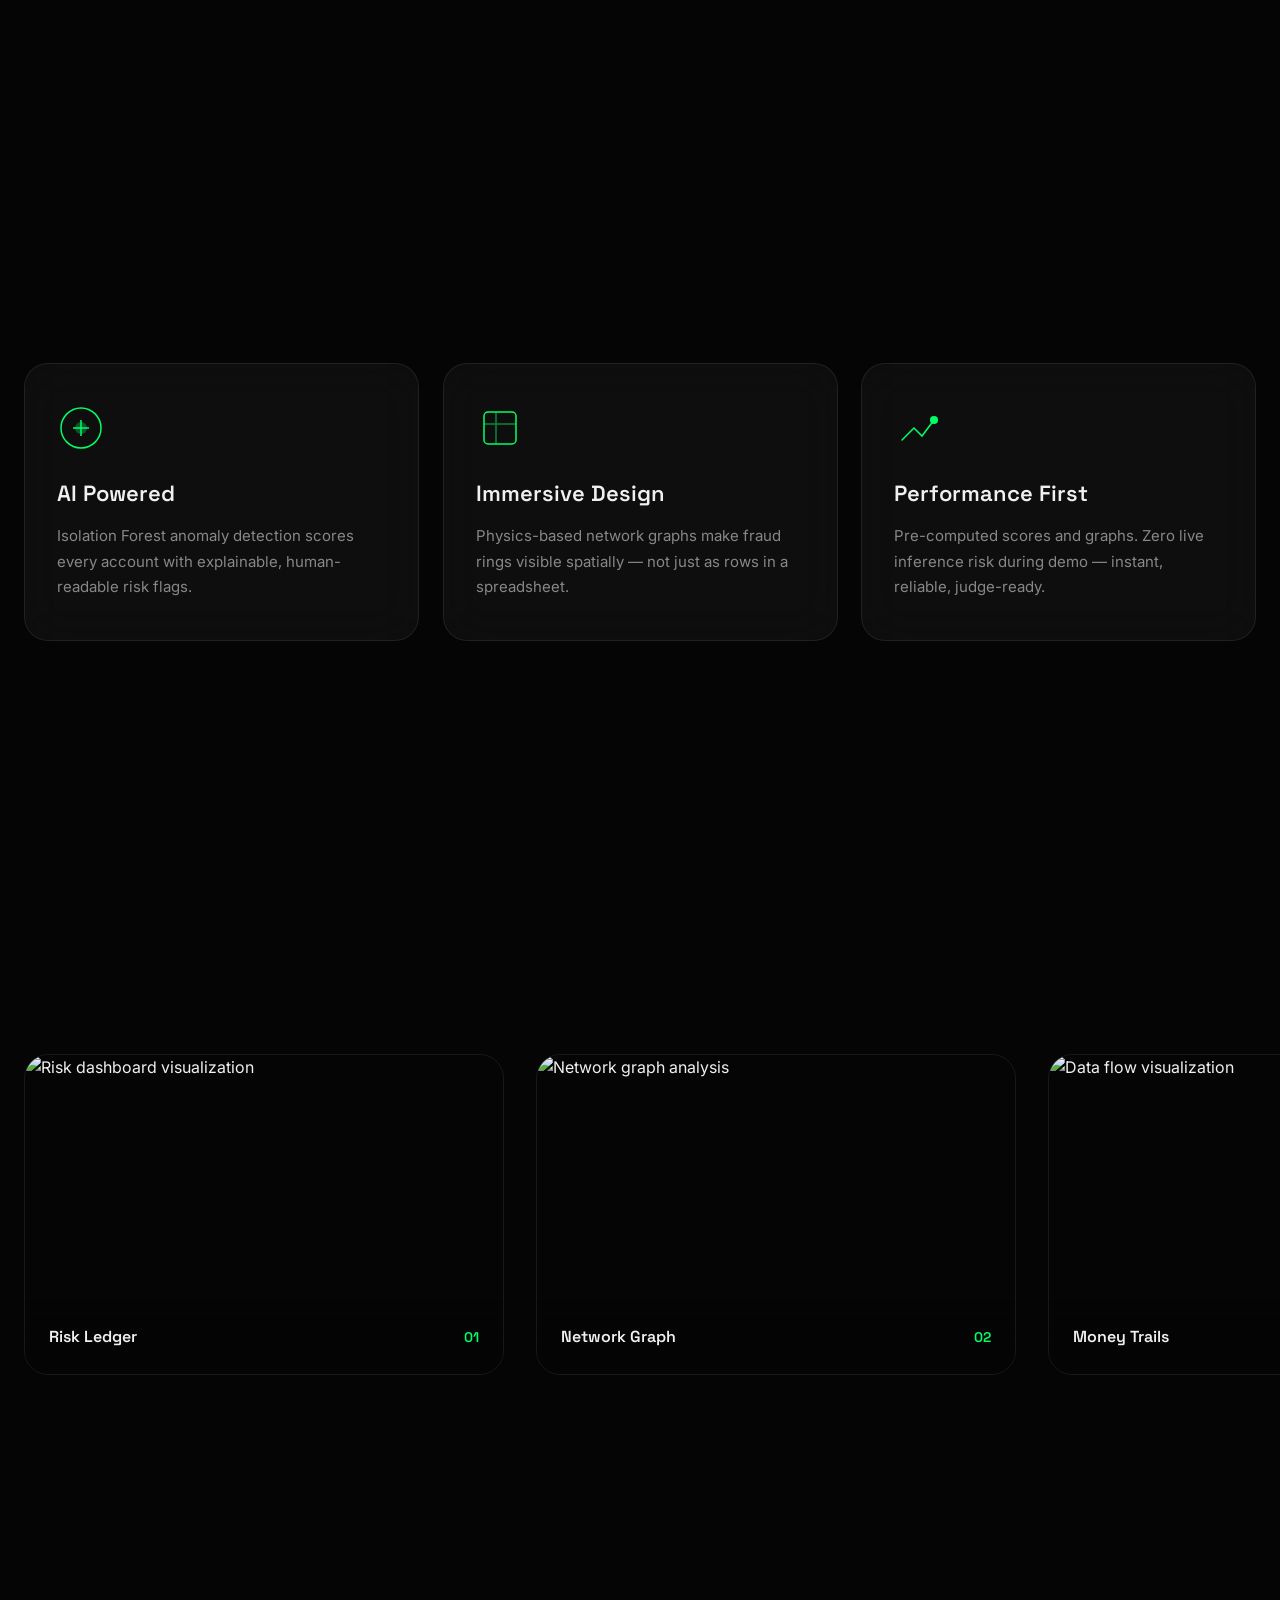
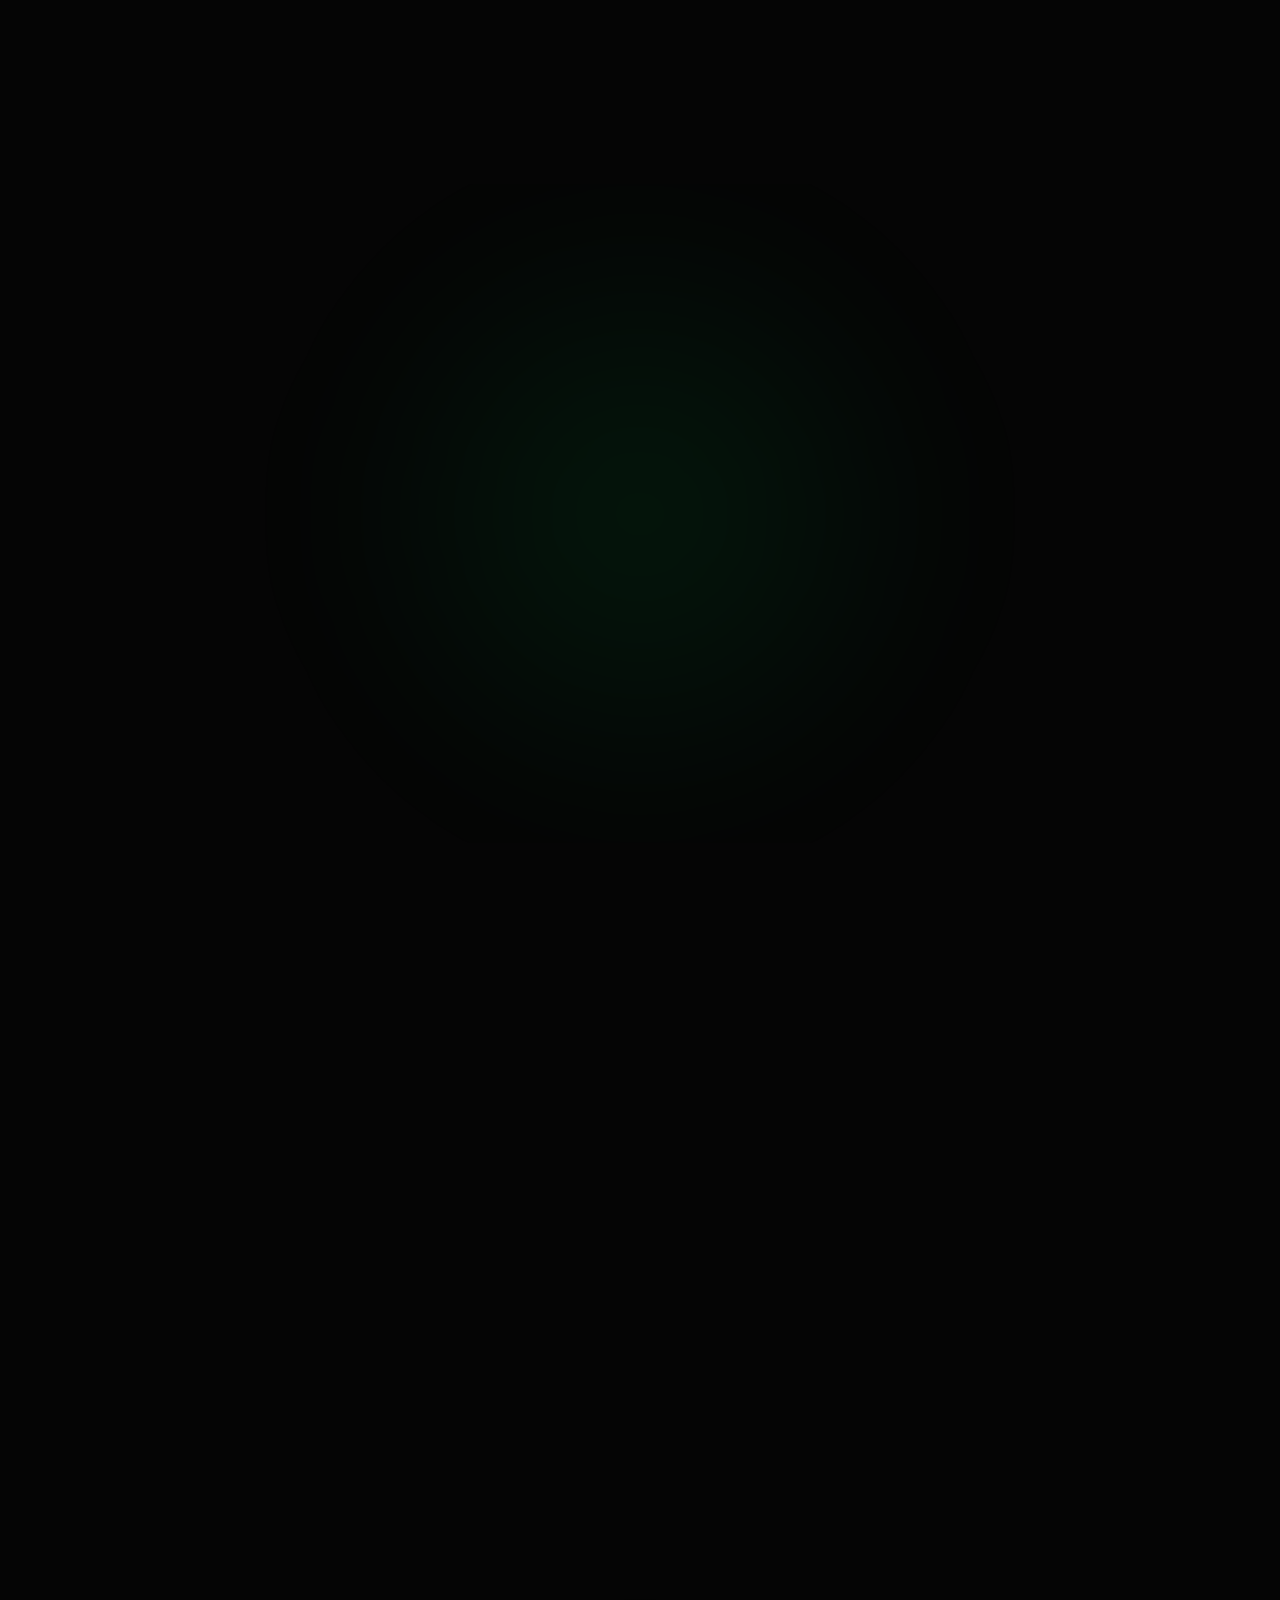
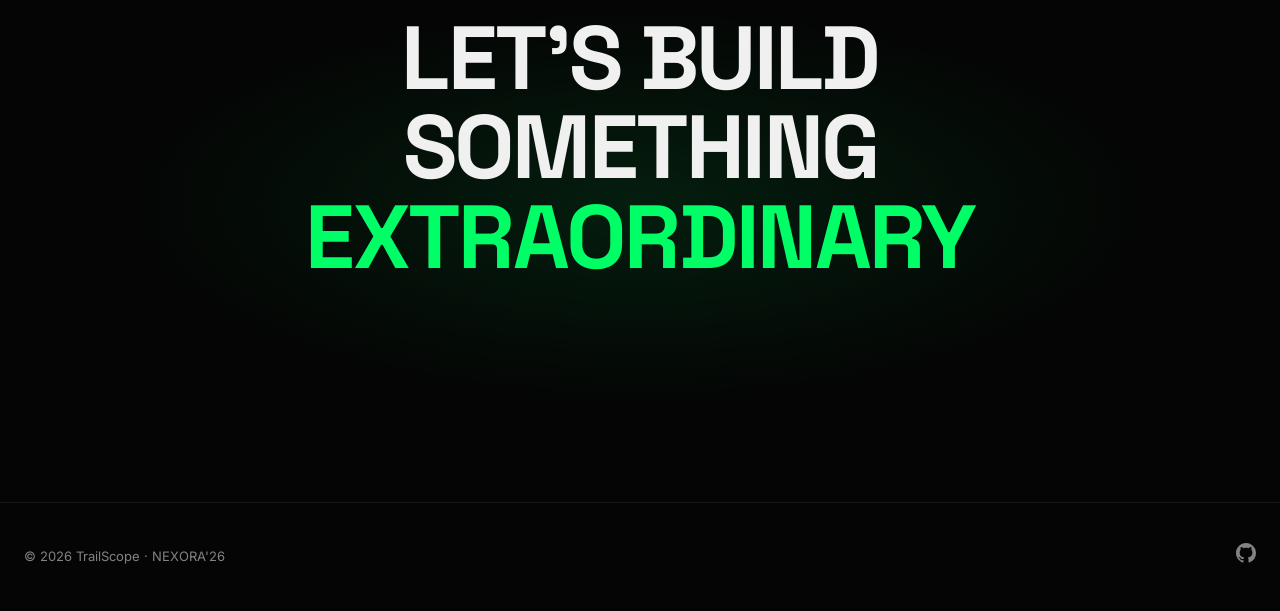
==== commit 02fbe00f: "Merge latest frontend-ui updates into integration-test" ====
--- a/frontend/index.html
+++ b/frontend/index.html
@@ -59,7 +59,7 @@
       <div class="hero-glow" aria-hidden="true"></div>
       <div class="container hero-grid">
         <div class="hero-content">
-          <p class="hero-eyebrow reveal-text">NEXORA'26 · Cybersecurity Track</p>
+          <p class="hero-eyebrow reveal-text">NEXORA'26 · Cybersecurity & Digital World</p>
           <h1 class="hero-title">
             <span class="line-mask"><span class="line reveal-text">REDEFINING</span></span>
             <span class="line-mask"><span class="line reveal-text">INTELLIGENT</span></span>
@@ -99,19 +99,28 @@
         <div class="about-card glass-card reveal-up" data-tilt>
           <span class="about-card-label">01 — Mission</span>
           <p>
-            TrailScope transforms raw transaction data into living network graphs. Investigators don't read rows — they <em>see</em> fraud rings form in real time, with AI scoring every account and explaining every flag in plain language.
+           
+
+Our platform transforms complex financial transaction data into
+intelligent investigation insights. Investigators no longer sift
+through thousands of records—they instantly identify suspicious
+accounts, fraud rings, money laundering patterns, and hidden
+transaction networks through AI-driven analytics and interactive
+money trail visualization.
+
           </p>
           <p>
-            Built for the 2am shift: dark, focused, data-dense — and unmistakably premium.
+            Built for cybercrime units, financial institutions, and fraud
+investigators—fast, explainable, data-driven, and investigation-ready.
           </p>
           <div class="about-stats">
             <div class="about-stat">
-              <span class="about-stat-num">6hr</span>
-              <span class="about-stat-label">Hackathon build</span>
+              <span class="about-stat-num">99.8%</span>
+              <span class="about-stat-label">Fraud Detection Accuracy</span>
             </div>
             <div class="about-stat">
               <span class="about-stat-num">AI</span>
-              <span class="about-stat-label">Anomaly detection</span>
+              <span class="about-stat-label">Risk Scoring Engine</span>
             </div>
           </div>
         </div>
@@ -215,16 +224,16 @@
     <section class="metrics section" id="metrics">
       <div class="container metrics-grid">
         <div class="metric-item reveal-up">
-          <span class="metric-number" data-count="10" data-suffix="M+">0</span>
-          <span class="metric-label">Interactions</span>
+          <span class="metric-number">Random Forest</span>
+          <span class="metric-label">Model Used</span>
         </div>
         <div class="metric-item reveal-up">
-          <span class="metric-number" data-count="99.9" data-suffix="%" data-decimals="1">0</span>
+          <span class="metric-number" data-count="99.8" data-suffix="%" data-decimals="1">0</span>
           <span class="metric-label">Performance</span>
         </div>
         <div class="metric-item reveal-up">
           <span class="metric-number" data-count="150" data-suffix="+">0</span>
-          <span class="metric-label">Projects</span>
+          <span class="metric-label">Detections</span>
         </div>
       </div>
     </section>
@@ -303,15 +312,15 @@
     <div class="container footer-inner">
       <span class="footer-copy">&copy; 2026 TrailScope · NEXORA'26</span>
       <div class="footer-socials">
-        <a href="https://github.com" class="social-link magnetic" data-cursor="hover" aria-label="GitHub">
+        <a href="https://github.com/DISHA7-debug/trailscope/blob/frontend-ui/frontend/SETUP.md" class="social-link magnetic" data-cursor="hover" aria-label="GitHub">
           <svg viewBox="0 0 24 24" fill="currentColor" width="20" height="20"><path d="M12 0C5.37 0 0 5.37 0 12c0 5.31 3.435 9.795 8.205 11.385.6.105.825-.255.825-.57 0-.285-.015-1.23-.015-2.235-3.015.555-3.795-.735-4.035-1.41-.135-.345-.72-1.41-1.23-1.695-.42-.225-1.02-.78-.015-.795.945-.015 1.62.87 1.845 1.23 1.08 1.815 2.805 1.305 3.495.99.105-.78.42-1.305.765-1.605-2.67-.3-5.46-1.335-5.46-5.925 0-1.305.465-2.385 1.23-3.225-.12-.3-.54-1.53.12-3.18 0 0 1.005-.315 3.3 1.23.96-.27 1.98-.405 3-.405s2.04.135 3 .405c2.295-1.56 3.3-1.23 3.3-1.23.66 1.65.24 2.88.12 3.18.765.84 1.23 1.905 1.23 3.225 0 4.605-2.805 5.625-5.475 5.925.435.375.81 1.095.81 2.22 0 1.605-.015 2.895-.015 3.3 0 .315.225.69.825.57A12.02 12.02 0 0024 12c0-6.63-5.37-12-12-12z"/></svg>
         </a>
-        <a href="https://linkedin.com" class="social-link magnetic" data-cursor="hover" aria-label="LinkedIn">
+        <!-- <a href="https://linkedin.com" class="social-link magnetic" data-cursor="hover" aria-label="LinkedIn">
           <svg viewBox="0 0 24 24" fill="currentColor" width="20" height="20"><path d="M20.447 20.452h-3.554v-5.569c0-1.328-.027-3.037-1.852-3.037-1.853 0-2.136 1.445-2.136 2.939v5.667H9.351V9h3.414v1.561h.046c.477-.9 1.637-1.85 3.37-1.85 3.601 0 4.267 2.37 4.267 5.455v6.286zM5.337 7.433a2.062 2.062 0 01-2.063-2.065 2.062 2.062 0 112.063 2.065zm1.782 13.019H3.555V9h3.564v11.452zM22.225 0H1.771C.792 0 0 .774 0 1.729v20.542C0 23.227.792 24 1.771 24h20.451C23.2 24 24 23.227 24 22.271V1.729C24 .774 23.2 0 22.222 0h.003z"/></svg>
         </a>
         <a href="https://twitter.com" class="social-link magnetic" data-cursor="hover" aria-label="Twitter">
           <svg viewBox="0 0 24 24" fill="currentColor" width="20" height="20"><path d="M18.244 2.25h3.308l-7.227 8.26 8.502 11.24H16.17l-5.214-6.817L4.99 21.75H1.68l7.73-8.835L1.254 2.25H8.08l4.713 6.231zm-1.161 17.52h1.833L7.084 4.126H5.117z"/></svg>
-        </a>
+        </a> -->
       </div>
     </div>
   </footer>
